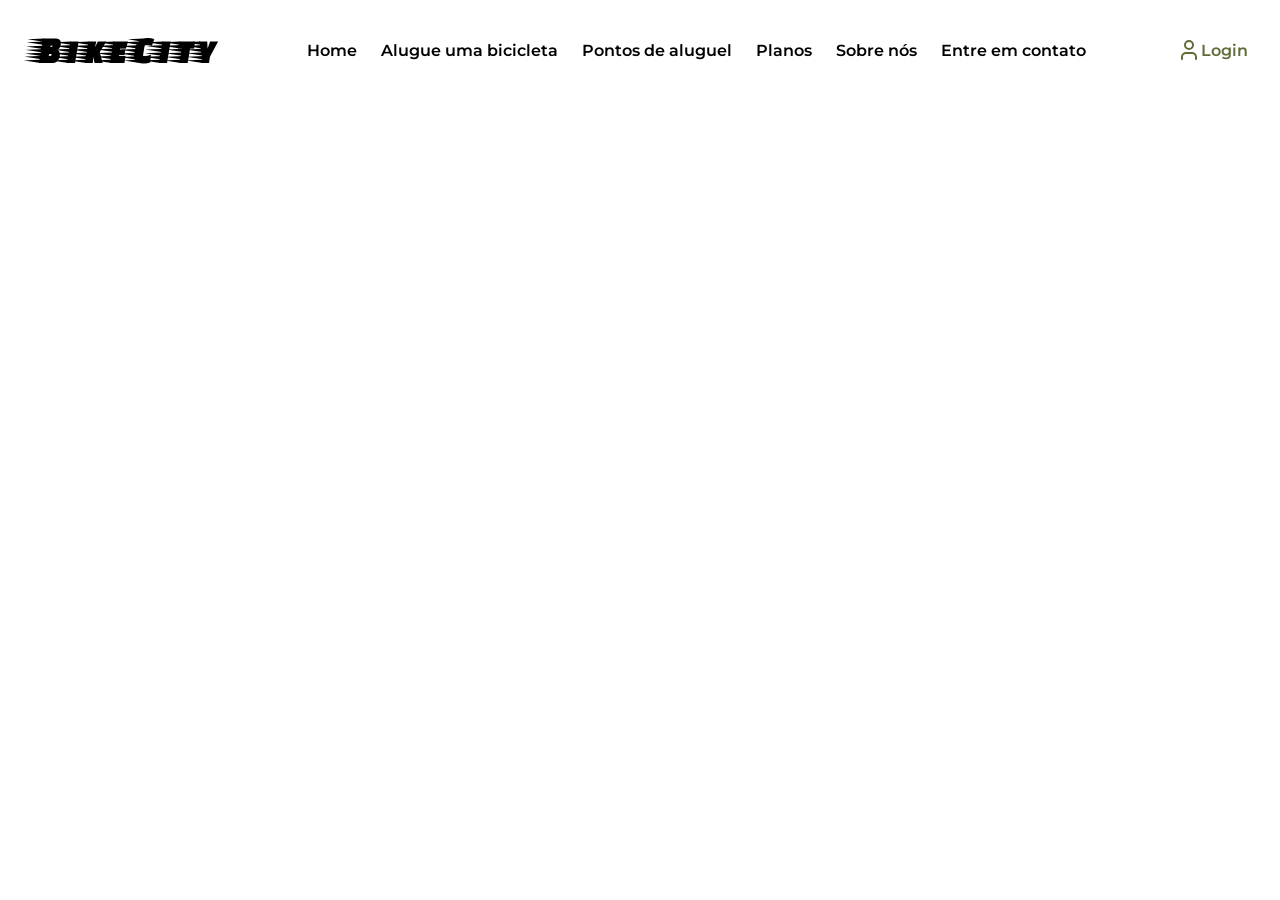
==== index.html @ b6fe196f "pag pontos de aluguel montada" ====
<!DOCTYPE html>
<html lang="en">

<head>
    <meta charset="UTF-8">
    <meta name="viewport" content="width=device-width, initial-scale=1.0">
    <title>BikeCity</title>
    <link rel="preconnect" href="https://fonts.googleapis.com">
    <link rel="preconnect" href="https://fonts.gstatic.com" crossorigin>
    <link
        href="https://fonts.googleapis.com/css2?family=Faster+One&family=Montserrat:ital,wght@0,100..900;1,100..900&display=swap"
        rel="stylesheet">
    <link rel="stylesheet" href="/css/style.css">
</head>

<body>
    <header class="header">
        <span class="logo">BikeCity</span>

        <nav class="nav-bar">
            <ul>
                <li><a href="#">Home</a></li>
                <li><a href="#">Alugue uma bicicleta</a></li>
                <li><a href="/pages/pontos-aluguel.html">Pontos de aluguel</a></li>
                <li><a href="#">Planos</a></li>
                <li><a href="#">Sobre nós</a></li>
                <li><a href="#">Entre em contato</a></li>
            </ul>
        </nav>

        <div onclick="abrirModal()" class="login-container">
            <svg xmlns="http://www.w3.org/2000/svg" width="24" height="24" viewBox="0 0 24 24" fill="none"
                stroke="currentColor" stroke-width="2" stroke-linecap="round" stroke-linejoin="round"
                class="lucide lucide-user preview-icon">
                <path d="M19 21v-2a4 4 0 0 0-4-4H9a4 4 0 0 0-4 4v2" />
                <circle cx="12" cy="7" r="4" />
            </svg>
            <span>Login</span>
        </div>
    </header>

    <div class="modal-overlay"
         id="modalLogin"
         aria-hidden="true"
         onclick="fecharAoClicarFora(event)">

        <section class="modal"
                 role="dialog"
                 aria-modal="true"
                 aria-labelledby="tituloModal">

            <button type="button"
                    class="fechar-modal"
                    onclick="fecharModal()"
                    aria-label="Fechar modal">
                &times;
            </button>

            <div class="modal-cabecalho">
                <span class="logo logo-modal">BikeCity</span>

                <h2 id="tituloModal">Bem-vindo de volta!</h2>

                <p>Entre na sua conta para continuar.</p>
            </div>

            <form id="formLogin">

                <div class="campo">
                    <label for="email">E-mail</label>

                    <input type="email"
                           id="email"
                           name="email"
                           placeholder="seuemail@exemplo.com"
                           autocomplete="email"
                           required>
                </div>


                <div class="campo">
                    <label for="senha">Senha</label>

                    <div class="senha-container">
                        <input type="password"
                               id="senha"
                               name="senha"
                               placeholder="Digite sua senha"
                               autocomplete="current-password"
                               required>

                        <button type="button"
                                class="mostrar-senha"
                                onclick="alternarSenha()"
                                aria-label="Mostrar senha">
                            Mostrar
                        </button>
                    </div>
                </div>

                <div class="opcoes-login">
                    <label class="lembrar-login">
                        <input type="checkbox" name="lembrar">
                        <span>Lembrar de mim</span>
                    </label>

                    <a href="#" class="link-destaque">
                        Esqueci minha senha
                    </a>
                </div>


                <button type="submit" class="botao-entrar">
                    Entrar
                </button>

            </form>

            <p class="texto-cadastro">
                Ainda não tem uma conta?
                <a href="/pages/cadastro.html" class="link-destaque">
                    Cadastre-se
                </a>
            </p>

            <p id="mensagemLogin" class="mensagem-login" aria-live="polite"></p>

        </section>
    </div>

</body>
<script src="/js/script.js"></script>
</html>
---- css/style.css ----
:root {
    --cor-primaria: #606C38;
    --cor-secundaria: #283618;
    --cor-alternativa3: #FEFAE0;
    --cor-alternativa: #DDA15E;
    --cor-alternativa2: #BC6C25;
    --cor-bg: #FFFFFF;
    --fonte-principal: "Montserrat", sans-serif;
    --fonte-logo: "Faster One", system-ui;
}

* {
    font-family: var(--fonte-principal);
}

body {
    padding: 0;
    margin: 0;
}

.header {
    padding: 20px 32px;
    min-height: 100px;
    display: flex;
    align-items: center;
    justify-content: space-between;
    box-sizing: border-box;
    background-color: var(--cor-bg);
}

.logo {
    font-family: var(--fonte-logo);
    font-size: 36px;
    font-weight: 700;
    line-height: 1;
    flex-shrink: 0;
}

.nav-bar {
    display: flex;
    align-items: center;
}

.nav-bar ul {
    font-weight: 600;
    padding: 0;
    margin: 0;
    display: flex;
    align-items: center;
    justify-content: center;
    gap: 24px;
    list-style: none;
}

.nav-bar a {
    text-decoration: none;
    color: inherit;
    position: relative;
    padding-bottom: 6px;
}

.nav-bar a::after {
    content: "";
    position: absolute;
    left: 0;
    bottom: 0;
    width: 100%;
    height: 4px;
    background-color: var(--cor-primaria);
    transform: scaleX(0);
    transform-origin: center;
    transition: transform 0.3s ease;
}

.nav-bar a:hover::after {
    transform: scaleX(1);
}

.login-container {
    display: flex;
    align-items: center;
    justify-content: center;
    font-weight: 600;
    color: var(--cor-primaria);
    cursor: pointer;
    flex-shrink: 0;
}

.modal-overlay {
    display: none;
}

.modal {
    margin:0 auto;
    position: relative;

    width: 100%;
    max-width: 430px;
    max-height: 90vh;
    overflow-y: auto;

    padding: 40px;
    border-radius: 16px;

    background-color: var(--cor-bg);
    box-shadow: 0 16px 50px rgba(40, 54, 24, 0.18);

    animation: aparecer 0.25s ease;
}

@keyframes aparecer {
    from {
        opacity: 0;
        transform: translateY(12px);
    }

    to {
        opacity: 1;
        transform: translateY(0);
    }
}

.fechar-modal {
    position: absolute;
    top: 14px;
    right: 18px;

    border: none;
    background: transparent;

    font-size: 30px;
    font-weight: 400;
    line-height: 1;

    color: var(--cor-secundaria);
    cursor: pointer;

    transition: color 0.2s ease;
}

.fechar-modal:hover {
    color: var(--cor-alternativa2);
}

.modal-cabecalho {
    text-align: center;
    margin-bottom: 30px;
}

.logo-modal {
    display: inline-block;
    margin-bottom: 20px;
    font-size: 30px;
}

.modal-cabecalho h2 {
    margin: 0 0 8px;
    font-size: 22px;
    font-weight: 700;
    color: var(--cor-secundaria);
}

.modal-cabecalho p {
    margin: 0;
    font-size: 14px;
    line-height: 1.6;
    color: #777777;
}

.campo {
    margin-bottom: 20px;
}

.campo label {
    display: block;
    margin-bottom: 8px;

    font-size: 13px;
    font-weight: 600;
    color: var(--cor-secundaria);
}

.campo input {
    width: 100%;
    height: 46px;

    padding: 0 14px;
    border: 1px solid #D8D8D0;
    border-radius: 8px;
    outline: none;

    background-color: var(--cor-bg);
    color: var(--cor-secundaria);
    font-size: 14px;

    transition: border-color 0.2s ease,
                box-shadow 0.2s ease;
}

.campo input::placeholder {
    color: #A0A097;
}

.campo input:focus {
    border-color: var(--cor-primaria);
    box-shadow: 0 0 0 3px rgba(96, 108, 56, 0.12);
}

.senha-container {
    position: relative;
}

.mostrar-senha {
    position: absolute;
    top: 50%;
    right: 12px;
    transform: translateY(-50%);

    border: none;
    background: transparent;

    color: var(--cor-primaria);
    font-size: 12px;
    font-weight: 600;
    cursor: pointer;
}

.opcoes-login {
    display: flex;
    align-items: center;
    justify-content: space-between;
    gap: 10px;

    margin: 4px 0 24px;
    font-size: 12px;
}

.lembrar-login {
    display: flex;
    align-items: center;
    gap: 6px;
    cursor: pointer;
}

.lembrar-login input {
    accent-color: var(--cor-primaria);
}

.link-destaque {
    color: var(--cor-alternativa2);
    font-weight: 600;
    text-decoration: none;
}

.link-destaque:hover {
    text-decoration: underline;
}

.botao-entrar,
.botao-cadastro {
    width: 100%;
    min-height: 46px;

    border-radius: 8px;
    font-size: 14px;
    font-weight: 600;

    cursor: pointer;
    transition: background-color 0.2s ease,
                border-color 0.2s ease,
                transform 0.2s ease;
}

.botao-entrar {
    border: 1px solid var(--cor-primaria);
    background-color: var(--cor-primaria);
    color: var(--cor-bg);
}

.botao-entrar:hover {
    background-color: var(--cor-secundaria);
    border-color: var(--cor-secundaria);
}

.botao-entrar:active {
    transform: scale(0.98);
}

.texto-cadastro {
    margin: 24px 0 0;
    text-align: center;
    font-size: 12px;
    line-height: 1.7;
    color: #777777;
}

button:focus-visible,
a:focus-visible,
.login-container:focus-visible {
    outline: 2px solid var(--cor-alternativa2);
    outline-offset: 3px;
}

@media (max-width: 1100px) {
    .header {
        flex-wrap: wrap;
    }

    .nav-bar {
        order: 3;
        width: 100%;
        overflow-x: auto;
    }

    .nav-bar ul {
        justify-content: flex-start;
        padding: 8px 0;
    }
}

@media (max-width: 480px) {
    .header {
        padding: 16px 20px;
    }

    .logo {
        font-size: 28px;
    }

    .modal {
        padding: 34px 24px;
    }

    .modal-cabecalho h2 {
        font-size: 19px;
    }

    .opcoes-login {
        align-items: flex-start;
        flex-wrap: wrap;
    }
}

@media (prefers-reduced-motion: reduce) {
    *,
    *::before,
    *::after {
        animation-duration: 0.01ms !important;
        transition-duration: 0.01ms !important;
    }
}

.mensagem-login {
    margin-top: 12px;
    font-size: 12px;
    color: var(--cor-alternativa2);
}


.titulo-aluguel{
    text-align: center;
    color:  var(--cor-primaria);
}


.fotos-bike {
    display: flex;
    flex-wrap: wrap;            
    justify-content: center;     
    gap: 30px;                   
    max-width: 800px;            
    margin: 0 auto;              
    padding: 20px;
}


.fotos-bike figure {
    flex: 0 1 45%;               
    text-align: center;
    margin: 0;
    display: flex;
    flex-direction: column;
    align-items: center;
}


.fotos-bike figure:nth-child(5) {
    flex: 0 1 45%;
    display: flex;
    flex-direction: column;
    align-items:center;               
    
}

.fotos-bike img {
    width: 95%;
    height: 190;
    border-radius: 8px;
}

.footer{
    width: 100%;                  
    max-width: 1920px;            
    margin-top: 40px;             
    padding: 60px 20px;           
    background-color:#DDA15E;      
    color: #fff;                  
    text-align: center;           

}
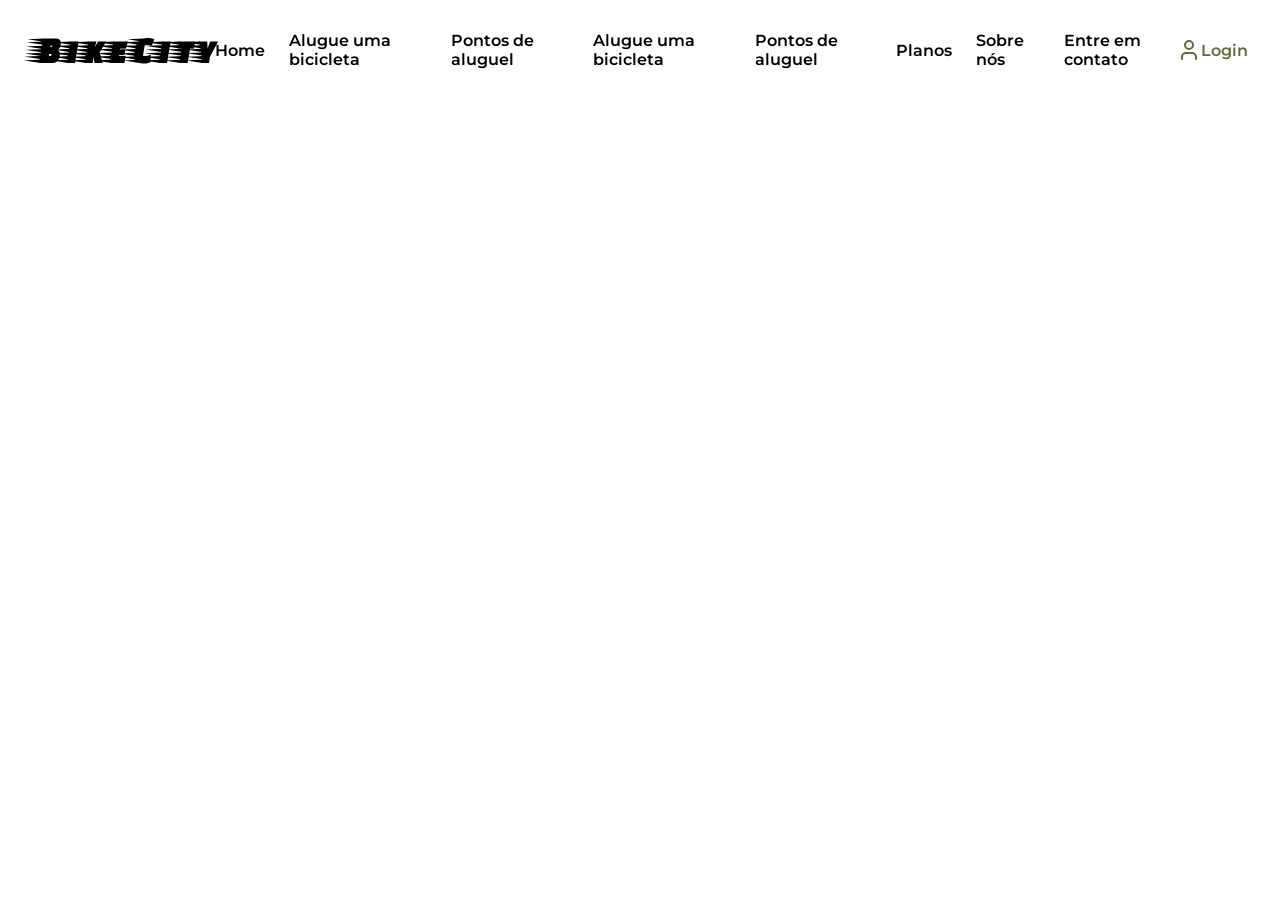
==== commit 00422688: "Merge branch 'main' into Pontos_Aluguel_sem_Leaflet" ====
--- a/index.html
+++ b/index.html
@@ -22,6 +22,8 @@
                 <li><a href="#">Home</a></li>
                 <li><a href="#">Alugue uma bicicleta</a></li>
                 <li><a href="/pages/pontos-aluguel.html">Pontos de aluguel</a></li>
+                <li><a href="/pages/aluguel-bicicletas.html">Alugue uma bicicleta</a></li>
+                <li><a href="#">Pontos de aluguel</a></li>
                 <li><a href="#">Planos</a></li>
                 <li><a href="#">Sobre nós</a></li>
                 <li><a href="#">Entre em contato</a></li>
--- a/css/style.css
+++ b/css/style.css
@@ -34,6 +34,7 @@
     font-weight: 700;
     line-height: 1;
     flex-shrink: 0;
+    color: black
 }
 
 .nav-bar {
@@ -88,7 +89,15 @@
 
 .modal-overlay {
     display: none;
-}
+    position: fixed;
+    inset: 0;
+    z-index: 1000;
+    align-items: center;
+    justify-content: center;
+    padding: 16px;
+    box-sizing: border-box;
+    background-color: rgba(40, 54, 24, 0.55);
+} /*Mudança realizada porque o modal aparecia embaixo da tela de pontos de aluguel de bicicletas*/
 
 .modal {
     margin:0 auto;
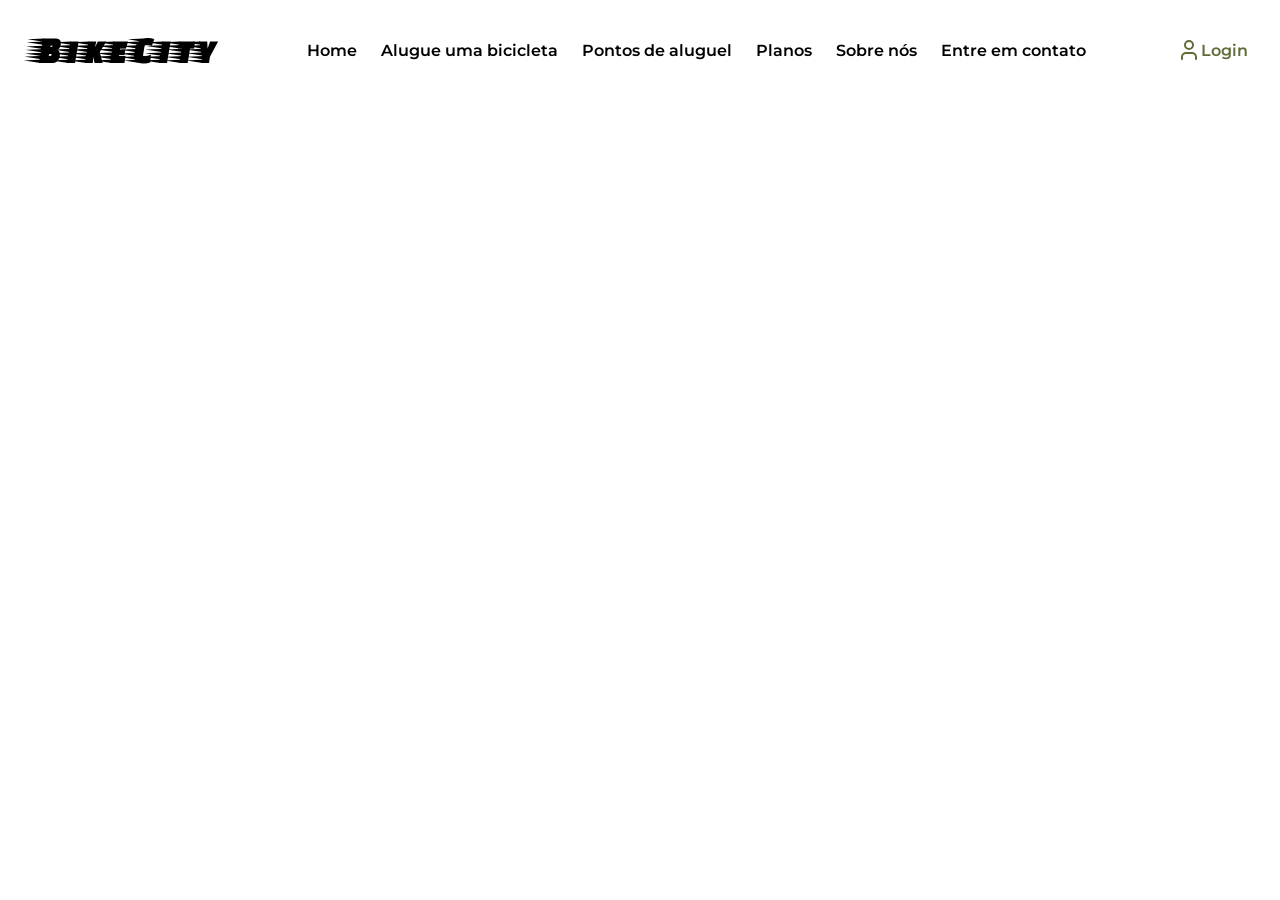
==== commit 9fed34c5: "Arrumando a nav da home" ====
--- a/index.html
+++ b/index.html
@@ -20,10 +20,8 @@
         <nav class="nav-bar">
             <ul>
                 <li><a href="#">Home</a></li>
-                <li><a href="#">Alugue uma bicicleta</a></li>
+                <li><a href="/pages/aluguel-bicicletas.html">Alugue uma bicicleta</a></li>
                 <li><a href="/pages/pontos-aluguel.html">Pontos de aluguel</a></li>
-                <li><a href="/pages/aluguel-bicicletas.html">Alugue uma bicicleta</a></li>
-                <li><a href="#">Pontos de aluguel</a></li>
                 <li><a href="#">Planos</a></li>
                 <li><a href="#">Sobre nós</a></li>
                 <li><a href="#">Entre em contato</a></li>
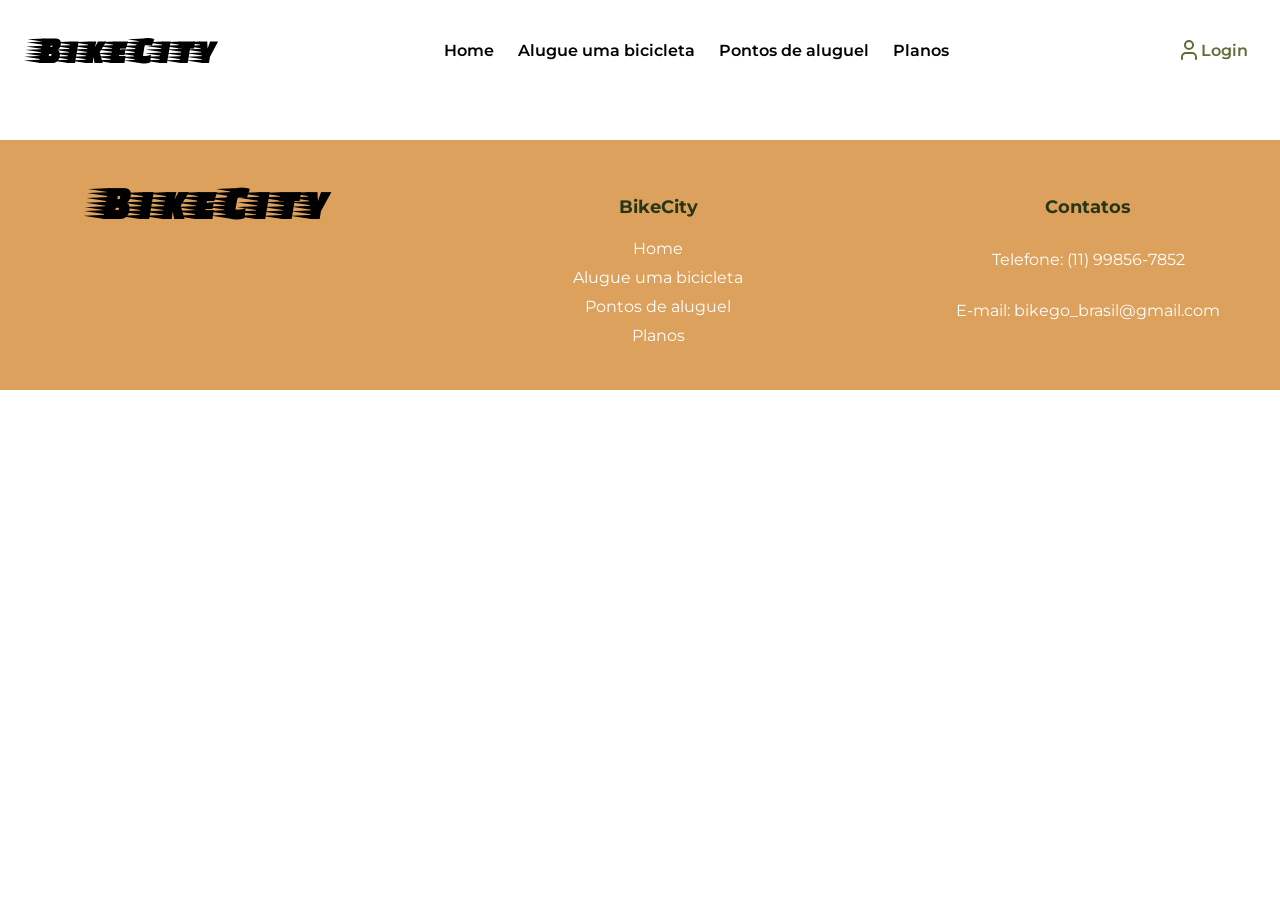
==== commit 0e623497: "Rodapés e links das páginas" ====
--- a/index.html
+++ b/index.html
@@ -19,12 +19,10 @@
 
         <nav class="nav-bar">
             <ul>
-                <li><a href="#">Home</a></li>
+                <li><a href="index.html">Home</a></li>
                 <li><a href="/pages/aluguel-bicicletas.html">Alugue uma bicicleta</a></li>
                 <li><a href="/pages/pontos-aluguel.html">Pontos de aluguel</a></li>
-                <li><a href="#">Planos</a></li>
-                <li><a href="#">Sobre nós</a></li>
-                <li><a href="#">Entre em contato</a></li>
+                <li><a href="/pages/planos.html">Planos</a></li>
             </ul>
         </nav>
 
@@ -128,6 +126,25 @@
         </section>
     </div>
 
+     <footer class="footer">
+        <div class="footer-esquerda">
+             <span class="logo logo-footer">BikeCity</span>
+        </div>
+        
+        <div class="footer-meio">
+            <p><strong>BikeCity</strong></p>
+            <a href="/index.html">Home</a>
+            <a href="/pages/aluguel-bicicletas.html">Alugue uma bicicleta</a>
+            <a href="/pages/pontos-aluguel.html">Pontos de aluguel</a>
+            <a href="/pages/planos.html">Planos</a>
+        </div>
+
+        <div class="footer-direita">
+            <p><strong>Contatos</strong></p>
+            <p>Telefone: (11) 99856-7852</p>
+            <p>E-mail: bikego_brasil@gmail.com</p>
+        </div>
+</footer>
 </body>
 <script src="/js/script.js"></script>
 </html>
--- a/css/style.css
+++ b/css/style.css
@@ -407,15 +407,71 @@
     border-radius: 8px;
 }
 
-.footer{
+
+
+.footer {
     width: 100%;                  
-    max-width: 1920px;            
     margin-top: 40px;             
-    padding: 60px 20px;           
-    background-color:#DDA15E;      
+    padding: 40px 60px;           
+    background-color: #DDA15E;      
     color: #fff;                  
-    text-align: center;           
-
-}
-
-
+    box-sizing: border-box;       
+    
+    display: flex;                
+    justify-content: space-between; 
+    align-items: flex-start;      
+}
+
+.footer-esquerda {
+    display: flex;
+    justify-content: center;
+    align-items: center;
+    text-align: center;
+    max-width: 300px;
+    width: 100%;
+}
+
+.logo-footer{
+    font-size: 46px;
+    color: #000;
+}
+
+.footer-meio {
+    display: flex;
+    flex-direction: column;       
+    align-items: center;
+    text-align: center;
+}
+
+
+.footer-meio,
+.footer-direita{
+    display: flex;
+    flex-direction: column;
+    align-items: center;
+    text-align: center;
+}
+
+
+.footer-meio p strong,
+.footer-direita p strong {
+    color: var(--cor-secundaria); 
+    font-size: 18px;
+    margin-bottom: 10px;
+}
+
+.footer-meio a {
+    color: #fff;
+    text-decoration: none;        
+    margin: 5px 0;                
+    transition: opacity 0.2s;
+}
+
+.footer-meio a:hover {
+    opacity: 0.8;                 
+}
+
+.footer-direita {
+    text-align: right;            
+}
+
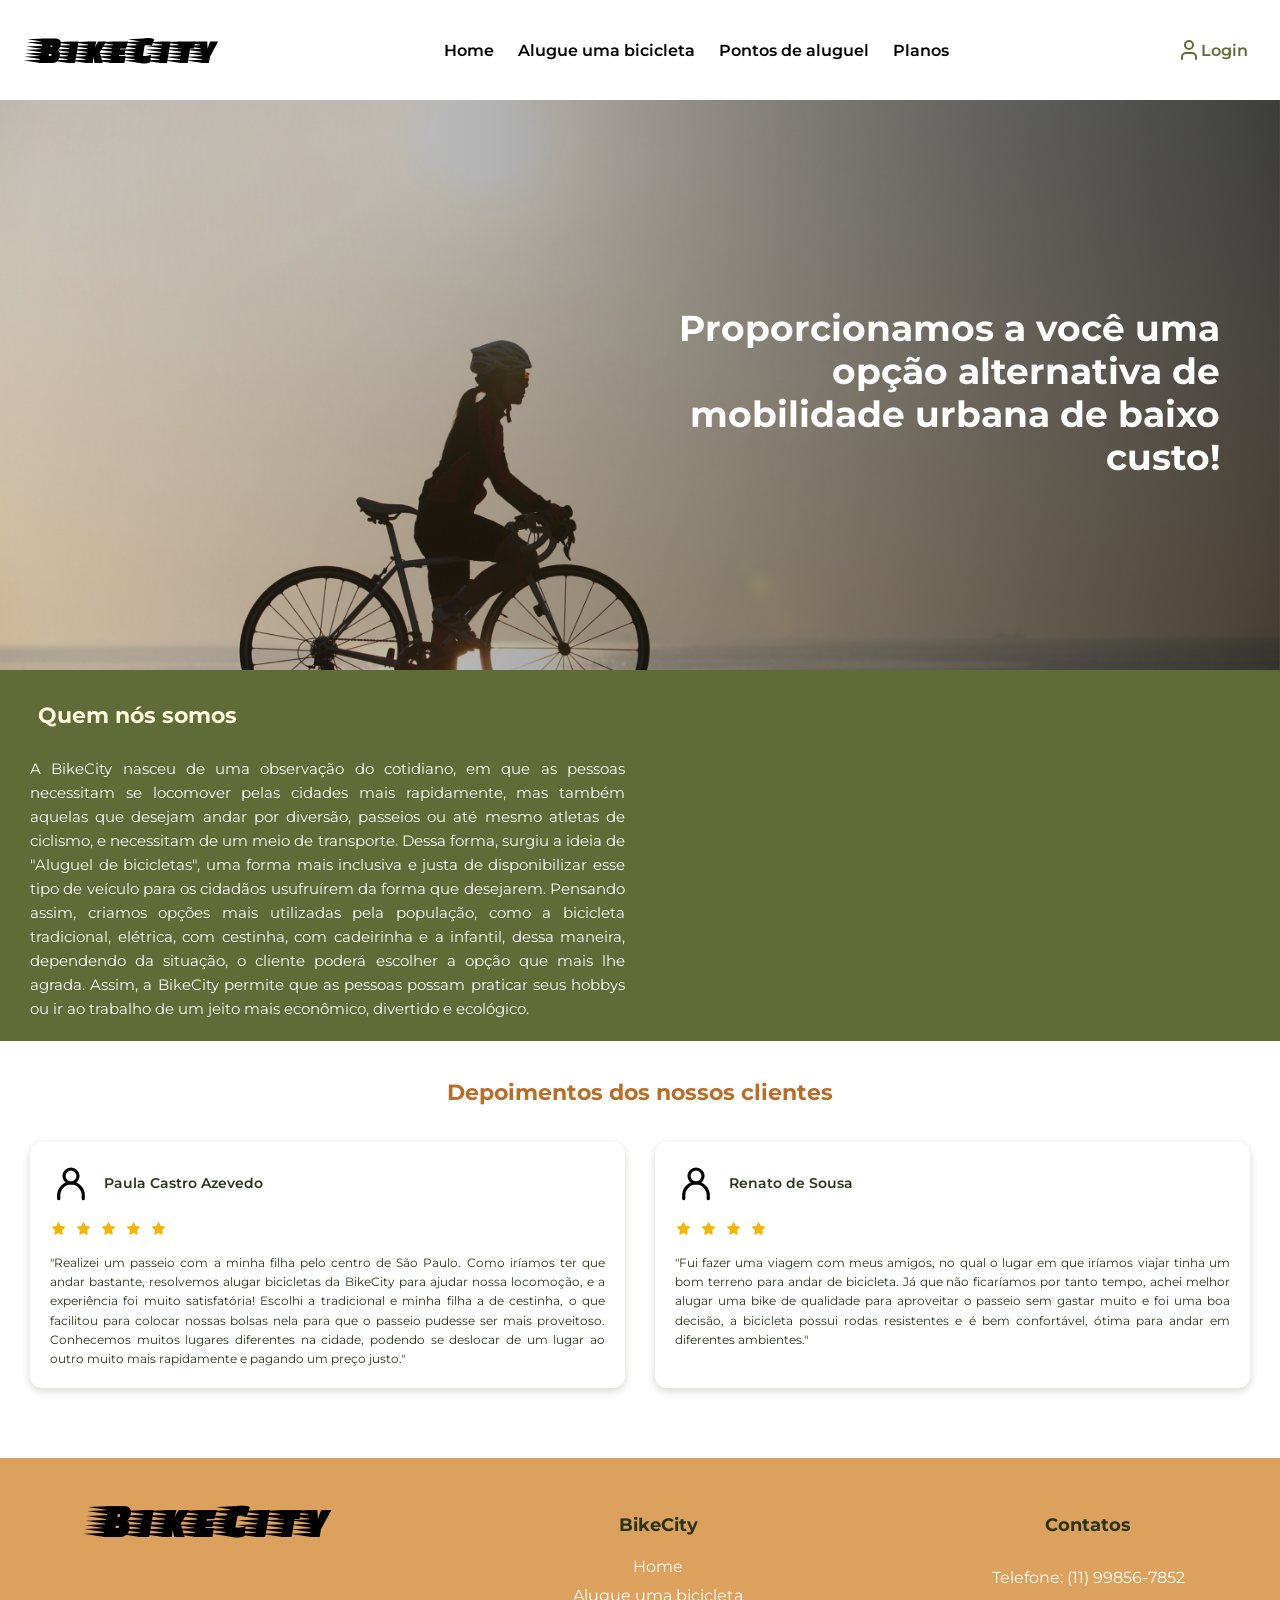
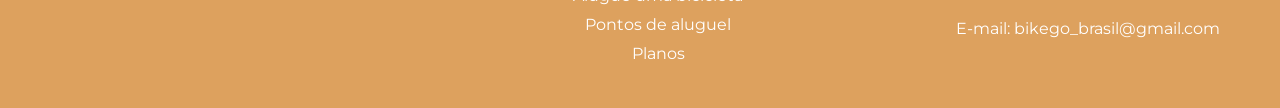
==== commit 319a24d1: "Home page concluida" ====
--- a/index.html
+++ b/index.html
@@ -25,7 +25,6 @@
                 <li><a href="/pages/planos.html">Planos</a></li>
             </ul>
         </nav>
-
         <div onclick="abrirModal()" class="login-container">
             <svg xmlns="http://www.w3.org/2000/svg" width="24" height="24" viewBox="0 0 24 24" fill="none"
                 stroke="currentColor" stroke-width="2" stroke-linecap="round" stroke-linejoin="round"
@@ -37,20 +36,279 @@
         </div>
     </header>
 
-    <div class="modal-overlay"
-         id="modalLogin"
-         aria-hidden="true"
-         onclick="fecharAoClicarFora(event)">
-
-        <section class="modal"
-                 role="dialog"
-                 aria-modal="true"
-                 aria-labelledby="tituloModal">
-
-            <button type="button"
-                    class="fechar-modal"
-                    onclick="fecharModal()"
-                    aria-label="Fechar modal">
+    <section class="hero">
+    <div class="hero-conteudo">
+        <p>
+            Proporcionamos a você uma opção alternativa de mobilidade urbana de baixo custo!
+        </p>
+    </div>
+</section>
+
+    <section class="sobre-nos">
+        <h1 class="section-title">Quem nós somos</h1>
+
+        <div class="sobre-nos-conteudo">
+            <p class="sobre-nos-texto">
+                A BikeCity nasceu de uma observação do cotidiano, em que as pessoas necessitam se locomover pelas
+                cidades mais rapidamente, mas também aquelas que desejam andar por diversão, passeios ou até mesmo
+                atletas de ciclismo, e necessitam de um meio de transporte. Dessa forma, surgiu a ideia de "Aluguel de
+                bicicletas", uma forma mais inclusiva e justa de disponibilizar esse tipo de veículo para os cidadãos
+                usufruírem da forma que desejarem. Pensando assim, criamos opções mais utilizadas pela população, como a
+                bicicleta tradicional, elétrica, com cestinha, com cadeirinha e a infantil, dessa maneira, dependendo da
+                situação, o cliente poderá escolher a opção que mais lhe agrada. Assim, a BikeCity permite que as
+                pessoas possam praticar seus hobbys ou ir ao trabalho de um jeito mais econômico, divertido e ecológico.
+            </p>
+
+            <div class="sobre-nos-imagem">
+                <div class="sobre-nos-imagem">
+                    <video src="/images/home_page/Video_HomePage.mp4" class="sobre-nos-video" autoplay loop muted
+                        playsinline>
+                    </video>
+                </div>
+            </div>
+        </div>
+    </section>
+
+    <section class="depoimentos">
+        <h2 class="section-title">Depoimentos dos nossos clientes</h2>
+
+        <div class="depoimentos-lista">
+
+            <article class="depoimento-card">
+                <div class="depoimento-cliente">
+                    <div class="cliente-foto" aria-label="Usuário">
+                        <svg xmlns="http://www.w3.org/2000/svg" viewBox="0 0 24 24" class="icone-usuario" fill="none"
+                            stroke="currentColor" stroke-width="1.8" stroke-linecap="round" stroke-linejoin="round"
+                            aria-hidden="true">
+                            <circle cx="12" cy="8" r="4" />
+                            <path d="M5 21v-2a7 7 0 0 1 14 0v2" />
+                        </svg>
+                    </div>
+
+                    <h3 class="cliente-nome">
+                        Paula Castro Azevedo
+                    </h3>
+                </div>
+
+                <div class="cliente-avaliacao">
+                    <svg viewBox="0 0 24 24" class="estrela">
+                                <path d="M12 2.8
+                 C12.3 2.8 12.5 3 12.7 3.4
+                 L15.1 8.3
+                 L20.5 9.1
+                 C21.4 9.2 21.6 10 20.9 10.7
+                 L17 14.5
+                 L17.9 19.9
+                 C18.1 20.8 17.3 21.2 16.6 20.8
+                 L12 18.2
+                 L7.4 20.8
+                 C6.7 21.2 5.9 20.8 6.1 19.9
+                 L7 14.5
+                 L3.1 10.7
+                 C2.4 10 2.6 9.2 3.5 9.1
+                 L8.9 8.3
+                 L11.3 3.4
+                 C11.5 3 11.7 2.8 12 2.8 Z" />
+                            </svg>
+            <svg viewBox="0 0 24 24" class="estrela">
+                                <path d="M12 2.8
+                 C12.3 2.8 12.5 3 12.7 3.4
+                 L15.1 8.3
+                 L20.5 9.1
+                 C21.4 9.2 21.6 10 20.9 10.7
+                 L17 14.5
+                 L17.9 19.9
+                 C18.1 20.8 17.3 21.2 16.6 20.8
+                 L12 18.2
+                 L7.4 20.8
+                 C6.7 21.2 5.9 20.8 6.1 19.9
+                 L7 14.5
+                 L3.1 10.7
+                 C2.4 10 2.6 9.2 3.5 9.1
+                 L8.9 8.3
+                 L11.3 3.4
+                 C11.5 3 11.7 2.8 12 2.8 Z" />
+                            </svg>
+                <svg viewBox="0 0 24 24" class="estrela">
+                                <path d="M12 2.8
+                 C12.3 2.8 12.5 3 12.7 3.4
+                 L15.1 8.3
+                 L20.5 9.1
+                 C21.4 9.2 21.6 10 20.9 10.7
+                 L17 14.5
+                 L17.9 19.9
+                 C18.1 20.8 17.3 21.2 16.6 20.8
+                 L12 18.2
+                 L7.4 20.8
+                 C6.7 21.2 5.9 20.8 6.1 19.9
+                 L7 14.5
+                 L3.1 10.7
+                 C2.4 10 2.6 9.2 3.5 9.1
+                 L8.9 8.3
+                 L11.3 3.4
+                 C11.5 3 11.7 2.8 12 2.8 Z" />
+                            </svg>
+                <svg viewBox="0 0 24 24" class="estrela">
+                                <path d="M12 2.8
+                 C12.3 2.8 12.5 3 12.7 3.4
+                 L15.1 8.3
+                 L20.5 9.1
+                 C21.4 9.2 21.6 10 20.9 10.7
+                 L17 14.5
+                 L17.9 19.9
+                 C18.1 20.8 17.3 21.2 16.6 20.8
+                 L12 18.2
+                 L7.4 20.8
+                 C6.7 21.2 5.9 20.8 6.1 19.9
+                 L7 14.5
+                 L3.1 10.7
+                 C2.4 10 2.6 9.2 3.5 9.1
+                 L8.9 8.3
+                 L11.3 3.4
+                 C11.5 3 11.7 2.8 12 2.8 Z" />
+                            </svg>
+                <svg viewBox="0 0 24 24" class="estrela">
+                                <path d="M12 2.8
+                 C12.3 2.8 12.5 3 12.7 3.4
+                 L15.1 8.3
+                 L20.5 9.1
+                 C21.4 9.2 21.6 10 20.9 10.7
+                 L17 14.5
+                 L17.9 19.9
+                 C18.1 20.8 17.3 21.2 16.6 20.8
+                 L12 18.2
+                 L7.4 20.8
+                 C6.7 21.2 5.9 20.8 6.1 19.9
+                 L7 14.5
+                 L3.1 10.7
+                 C2.4 10 2.6 9.2 3.5 9.1
+                 L8.9 8.3
+                 L11.3 3.4
+                 C11.5 3 11.7 2.8 12 2.8 Z" />
+                            </svg>
+                </div>
+
+                <p class="depoimento-texto">
+                    "Realizei um passeio com a minha filha pelo centro de São Paulo. Como iríamos ter que andar
+                    bastante, resolvemos alugar bicicletas da BikeCity para ajudar nossa locomoção, e a experiência foi
+                    muito satisfatória! Escolhi a tradicional e minha filha a de cestinha, o que facilitou para colocar
+                    nossas bolsas nela para que o passeio pudesse ser mais proveitoso. Conhecemos muitos lugares
+                    diferentes na cidade, podendo se deslocar de um lugar ao outro muito mais rapidamente e pagando um
+                    preço justo."
+                </p>
+            </article>
+
+            <article class="depoimento-card">
+                <div class="depoimento-cliente">
+                    <div class="cliente-foto" aria-label="Usuário">
+                        <svg xmlns="http://www.w3.org/2000/svg" viewBox="0 0 24 24" class="icone-usuario" fill="none"
+                            stroke="currentColor" stroke-width="1.8" stroke-linecap="round" stroke-linejoin="round"
+                            aria-hidden="true">
+                            <circle cx="12" cy="8" r="4" />
+                            <path d="M5 21v-2a7 7 0 0 1 14 0v2" />
+                        </svg>
+                    </div>
+
+                    <h3 class="cliente-nome">
+                        Renato de Sousa
+                    </h3>
+                </div>
+
+                <div class="cliente-avaliacao">
+                    <svg viewBox="0 0 24 24" class="estrela">
+                                <path d="M12 2.8
+                 C12.3 2.8 12.5 3 12.7 3.4
+                 L15.1 8.3
+                 L20.5 9.1
+                 C21.4 9.2 21.6 10 20.9 10.7
+                 L17 14.5
+                 L17.9 19.9
+                 C18.1 20.8 17.3 21.2 16.6 20.8
+                 L12 18.2
+                 L7.4 20.8
+                 C6.7 21.2 5.9 20.8 6.1 19.9
+                 L7 14.5
+                 L3.1 10.7
+                 C2.4 10 2.6 9.2 3.5 9.1
+                 L8.9 8.3
+                 L11.3 3.4
+                 C11.5 3 11.7 2.8 12 2.8 Z" />
+                            </svg>
+                <svg viewBox="0 0 24 24" class="estrela">
+                                <path d="M12 2.8
+                 C12.3 2.8 12.5 3 12.7 3.4
+                 L15.1 8.3
+                 L20.5 9.1
+                 C21.4 9.2 21.6 10 20.9 10.7
+                 L17 14.5
+                 L17.9 19.9
+                 C18.1 20.8 17.3 21.2 16.6 20.8
+                 L12 18.2
+                 L7.4 20.8
+                 C6.7 21.2 5.9 20.8 6.1 19.9
+                 L7 14.5
+                 L3.1 10.7
+                 C2.4 10 2.6 9.2 3.5 9.1
+                 L8.9 8.3
+                 L11.3 3.4
+                 C11.5 3 11.7 2.8 12 2.8 Z" />
+                            </svg>
+                <svg viewBox="0 0 24 24" class="estrela">
+                                <path d="M12 2.8
+                 C12.3 2.8 12.5 3 12.7 3.4
+                 L15.1 8.3
+                 L20.5 9.1
+                 C21.4 9.2 21.6 10 20.9 10.7
+                 L17 14.5
+                 L17.9 19.9
+                 C18.1 20.8 17.3 21.2 16.6 20.8
+                 L12 18.2
+                 L7.4 20.8
+                 C6.7 21.2 5.9 20.8 6.1 19.9
+                 L7 14.5
+                 L3.1 10.7
+                 C2.4 10 2.6 9.2 3.5 9.1
+                 L8.9 8.3
+                 L11.3 3.4
+                 C11.5 3 11.7 2.8 12 2.8 Z" />
+                            </svg>
+                <svg viewBox="0 0 24 24" class="estrela">
+                                <path d="M12 2.8
+                 C12.3 2.8 12.5 3 12.7 3.4
+                 L15.1 8.3
+                 L20.5 9.1
+                 C21.4 9.2 21.6 10 20.9 10.7
+                 L17 14.5
+                 L17.9 19.9
+                 C18.1 20.8 17.3 21.2 16.6 20.8
+                 L12 18.2
+                 L7.4 20.8
+                 C6.7 21.2 5.9 20.8 6.1 19.9
+                 L7 14.5
+                 L3.1 10.7
+                 C2.4 10 2.6 9.2 3.5 9.1
+                 L8.9 8.3
+                 L11.3 3.4
+                 C11.5 3 11.7 2.8 12 2.8 Z" />
+                            </svg>
+                </div>
+
+                <p class="depoimento-texto">
+                    "Fui fazer uma viagem com meus amigos, no qual o lugar em que iríamos viajar tinha um bom terreno
+                    para andar de bicicleta. Já que não ficaríamos por tanto tempo, achei melhor alugar uma bike de
+                    qualidade para aproveitar o passeio sem gastar muito e foi uma boa decisão, a bicicleta possui rodas
+                    resistentes e é bem confortável, ótima para andar em diferentes ambientes."
+                </p>
+            </article>
+
+        </div>
+    </section>
+
+    <div class="modal-overlay" id="modalLogin" aria-hidden="true" onclick="fecharAoClicarFora(event)">
+
+        <section class="modal" role="dialog" aria-modal="true" aria-labelledby="tituloModal">
+
+            <button type="button" class="fechar-modal" onclick="fecharModal()" aria-label="Fechar modal">
                 &times;
             </button>
 
@@ -67,12 +325,8 @@
                 <div class="campo">
                     <label for="email">E-mail</label>
 
-                    <input type="email"
-                           id="email"
-                           name="email"
-                           placeholder="seuemail@exemplo.com"
-                           autocomplete="email"
-                           required>
+                    <input type="email" id="email" name="email" placeholder="seuemail@exemplo.com" autocomplete="email"
+                        required>
                 </div>
 
 
@@ -80,17 +334,11 @@
                     <label for="senha">Senha</label>
 
                     <div class="senha-container">
-                        <input type="password"
-                               id="senha"
-                               name="senha"
-                               placeholder="Digite sua senha"
-                               autocomplete="current-password"
-                               required>
-
-                        <button type="button"
-                                class="mostrar-senha"
-                                onclick="alternarSenha()"
-                                aria-label="Mostrar senha">
+                        <input type="password" id="senha" name="senha" placeholder="Digite sua senha"
+                            autocomplete="current-password" required>
+
+                        <button type="button" class="mostrar-senha" onclick="alternarSenha()"
+                            aria-label="Mostrar senha">
                             Mostrar
                         </button>
                     </div>
@@ -126,11 +374,11 @@
         </section>
     </div>
 
-     <footer class="footer">
+    <footer class="footer">
         <div class="footer-esquerda">
-             <span class="logo logo-footer">BikeCity</span>
-        </div>
-        
+            <span class="logo logo-footer">BikeCity</span>
+        </div>
+
         <div class="footer-meio">
             <p><strong>BikeCity</strong></p>
             <a href="/index.html">Home</a>
@@ -144,7 +392,8 @@
             <p>Telefone: (11) 99856-7852</p>
             <p>E-mail: bikego_brasil@gmail.com</p>
         </div>
-</footer>
+    </footer>
 </body>
 <script src="/js/script.js"></script>
+
 </html>
--- a/css/style.css
+++ b/css/style.css
@@ -365,6 +365,203 @@
     color: var(--cor-alternativa2);
 }
 
+.hero {
+    position: relative;
+    display: flex;
+    align-items: center;
+    justify-content: flex-end;
+
+    min-height: 450px;
+    padding: 60px;
+
+    background-image:
+        linear-gradient(
+            to left,
+            rgba(0, 0, 0, 0.65),
+            rgba(0, 0, 0, 0.05)
+        ),
+        url("/images/home_page/Imagem_HomePage.jpg");
+
+    background-size: cover;
+    background-position: center;
+    background-repeat: no-repeat;
+}
+
+.hero-conteudo {
+    width: 50%;
+    max-width: 550px;
+    color: white;
+    font-family: var(--fonte-principal);
+    text-align: right;
+}
+
+.hero-conteudo p {
+    font-size: clamp(25px, 3vw, 36px);
+    font-weight: 700;
+    line-height: 1.2;
+    margin-bottom: 20px;
+}
+
+.sobre-nos {
+    background-color: var(--cor-primaria);
+    color: var(--cor-bg);
+    padding: 20px 30px;
+}
+
+.section-title {
+    font-family: var(--fonte-principal);
+    font-size: 22px;
+    font-weight: 700;
+    padding: 8px;
+    margin: 0 0 20px;
+}
+
+.sobre-nos .section-title {
+    color: var(--cor-alternativa3);
+    padding-top: 12px;
+}
+
+.sobre-nos-conteudo {
+    display: flex;
+    align-items: center;
+    justify-content: space-around;
+    gap: 30px;
+}
+
+.sobre-nos-texto {
+    flex: 1;
+    min-width: 0;
+    font-family: var(--fonte-principal);
+    font-size: 15px;
+    line-height: 1.6;
+    text-align: justify;
+    margin: 0;
+}
+
+.sobre-nos-imagem {
+    flex: 1;
+    min-width: 0;
+}
+
+.sobre-nos-video {
+    display: block;
+    width: 100%;
+    height: 250px;
+    object-fit: contain;
+    border-radius: 8px;
+}
+
+.depoimentos {
+    position: relative;
+    overflow: hidden;
+    background-color: var(--cor-bg);
+    padding: 30px;
+}
+
+.depoimentos .section-title {
+    color: var(--cor-alternativa2);
+    text-align: center;
+    margin-bottom: 28px;
+}
+
+.depoimentos-lista {
+    display: flex;
+    justify-content: space-between;
+    align-items: stretch;
+    gap: 30px;
+}
+
+.depoimento-card {
+    flex: 1;
+    min-width: 0;
+    padding: 20px;
+    background-color: var(--cor-bg);
+    border-radius: 12px;
+    box-shadow: 0 3px 8px rgba(40, 54, 24, 0.2);
+}
+
+.depoimento-cliente {
+    display: flex;
+    align-items: center;
+    gap: 12px;
+    margin-bottom: 10px;
+}
+
+.cliente-foto {
+    width: 42px;
+    height: 42px;
+    border-radius: 50%;
+    object-fit: cover;
+}
+
+.cliente-nome {
+    font-family: var(--fonte-principal);
+    font-size: 14px;
+    font-weight: 600;
+    color: var(--cor-secundaria);
+    margin: 0;
+}
+
+.cliente-avaliacao {
+    color: #F4B400;
+    font-size: 24px;
+    margin-bottom: 10px;
+    letter-spacing: 2px;
+}
+
+.estrela {
+    width: 17px;
+    height: 17px;
+    fill: #F4B400;
+    flex-shrink: 0;
+}
+
+.depoimento-texto {
+    font-family: var(--fonte-principal);
+    font-size: 12px;
+    line-height: 1.6;
+    color: var(--cor-secundaria);
+    text-align: justify;
+    margin: 0;
+}
+
+.faixa-inferior {
+    min-height: 40px;
+    background-color: var(--cor-alternativa);
+}
+
+@media (max-width: 650px) {
+    .sobre-nos {
+        padding: 20px;
+    }
+
+    .sobre-nos-conteudo {
+        flex-direction: column;
+        gap: 20px;
+    }
+
+    .sobre-nos-imagem {
+        width: 100%;
+    }
+
+    .sobre-nos-imagem video {
+        height: 200px;
+    }
+
+    .depoimentos {
+        padding: 25px 20px;
+    }
+
+    .depoimentos-lista {
+        flex-direction: column;
+        gap: 20px;
+    }
+
+    .depoimento-card {
+        width: 100%;
+        box-sizing: border-box;
+    }
+}
 
 .titulo-aluguel{
     text-align: center;
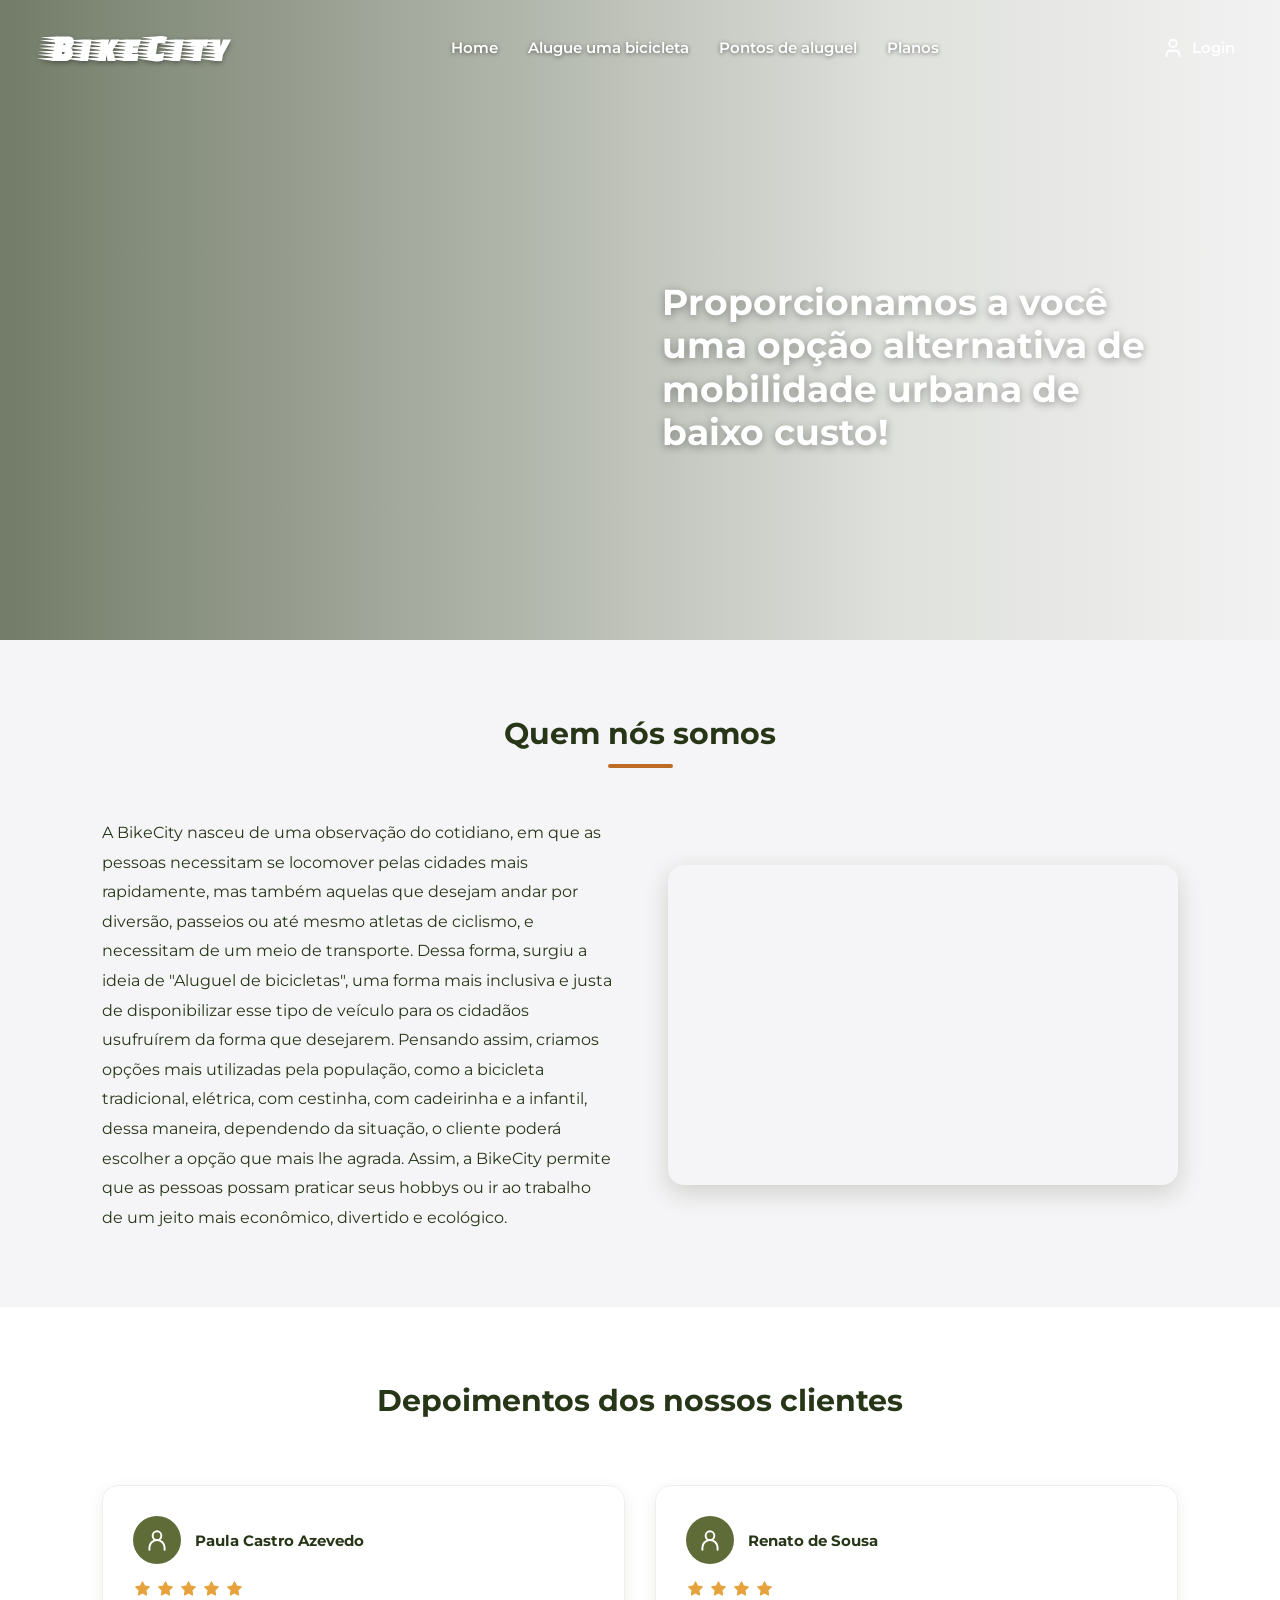
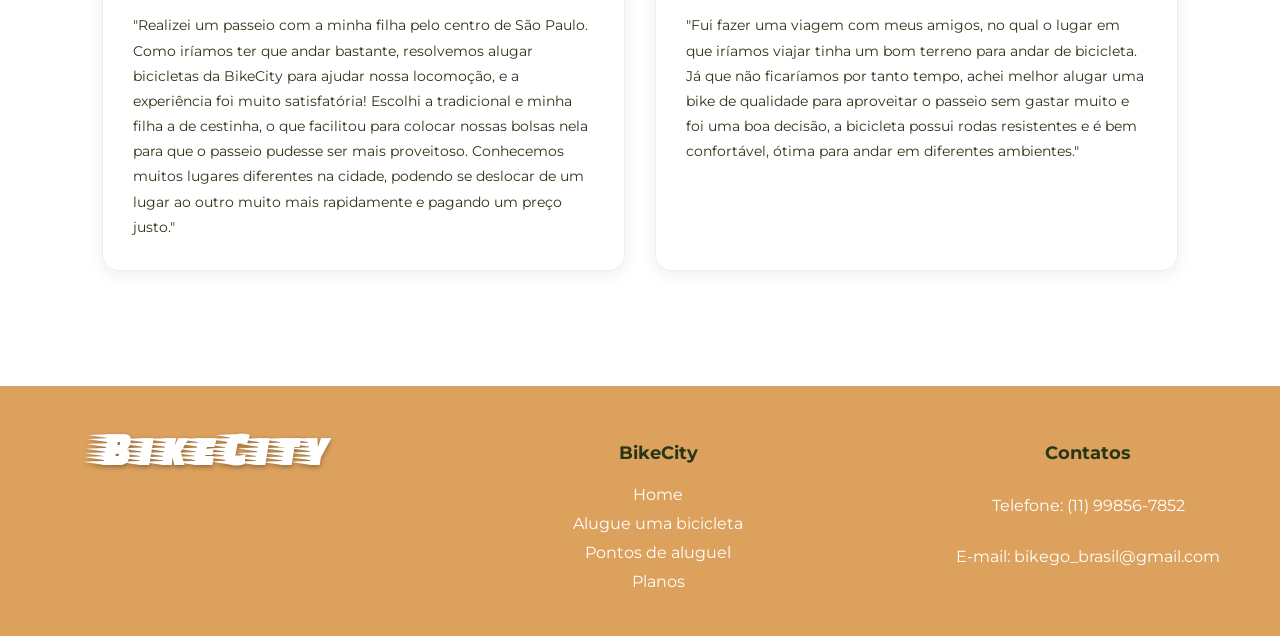
==== commit 4853a0c4: "Home e cadastro arrumadas" ====
--- a/index.html
+++ b/index.html
@@ -14,6 +14,8 @@
 </head>
 
 <body>
+    <div class="hero-wrapper">
+
     <header class="header">
         <span class="logo">BikeCity</span>
 
@@ -25,10 +27,13 @@
                 <li><a href="/pages/planos.html">Planos</a></li>
             </ul>
         </nav>
+
         <div onclick="abrirModal()" class="login-container">
-            <svg xmlns="http://www.w3.org/2000/svg" width="24" height="24" viewBox="0 0 24 24" fill="none"
-                stroke="currentColor" stroke-width="2" stroke-linecap="round" stroke-linejoin="round"
-                class="lucide lucide-user preview-icon">
+            <!-- Seu SVG original -->
+            <svg xmlns="http://www.w3.org/2000/svg" width="24" height="24"
+                viewBox="0 0 24 24" fill="none" stroke="currentColor"
+                stroke-width="2" stroke-linecap="round"
+                stroke-linejoin="round">
                 <path d="M19 21v-2a4 4 0 0 0-4-4H9a4 4 0 0 0-4 4v2" />
                 <circle cx="12" cy="7" r="4" />
             </svg>
@@ -37,12 +42,15 @@
     </header>
 
     <section class="hero">
-    <div class="hero-conteudo">
-        <p>
-            Proporcionamos a você uma opção alternativa de mobilidade urbana de baixo custo!
-        </p>
-    </div>
-</section>
+        <div class="hero-conteudo">
+            <h1>
+                Proporcionamos a você uma opção alternativa de
+                mobilidade urbana de baixo custo!
+            </h1>
+        </div>
+    </section>
+
+</div>
 
     <section class="sobre-nos">
         <h1 class="section-title">Quem nós somos</h1>
@@ -60,11 +68,9 @@
             </p>
 
             <div class="sobre-nos-imagem">
-                <div class="sobre-nos-imagem">
                     <video src="/images/home_page/Video_HomePage.mp4" class="sobre-nos-video" autoplay loop muted
                         playsinline>
                     </video>
-                </div>
             </div>
         </div>
     </section>
@@ -92,100 +98,100 @@
 
                 <div class="cliente-avaliacao">
                     <svg viewBox="0 0 24 24" class="estrela">
-                                <path d="M12 2.8
-                 C12.3 2.8 12.5 3 12.7 3.4
-                 L15.1 8.3
-                 L20.5 9.1
-                 C21.4 9.2 21.6 10 20.9 10.7
-                 L17 14.5
-                 L17.9 19.9
-                 C18.1 20.8 17.3 21.2 16.6 20.8
-                 L12 18.2
-                 L7.4 20.8
-                 C6.7 21.2 5.9 20.8 6.1 19.9
-                 L7 14.5
-                 L3.1 10.7
-                 C2.4 10 2.6 9.2 3.5 9.1
-                 L8.9 8.3
-                 L11.3 3.4
-                 C11.5 3 11.7 2.8 12 2.8 Z" />
-                            </svg>
-            <svg viewBox="0 0 24 24" class="estrela">
-                                <path d="M12 2.8
-                 C12.3 2.8 12.5 3 12.7 3.4
-                 L15.1 8.3
-                 L20.5 9.1
-                 C21.4 9.2 21.6 10 20.9 10.7
-                 L17 14.5
-                 L17.9 19.9
-                 C18.1 20.8 17.3 21.2 16.6 20.8
-                 L12 18.2
-                 L7.4 20.8
-                 C6.7 21.2 5.9 20.8 6.1 19.9
-                 L7 14.5
-                 L3.1 10.7
-                 C2.4 10 2.6 9.2 3.5 9.1
-                 L8.9 8.3
-                 L11.3 3.4
-                 C11.5 3 11.7 2.8 12 2.8 Z" />
-                            </svg>
-                <svg viewBox="0 0 24 24" class="estrela">
-                                <path d="M12 2.8
-                 C12.3 2.8 12.5 3 12.7 3.4
-                 L15.1 8.3
-                 L20.5 9.1
-                 C21.4 9.2 21.6 10 20.9 10.7
-                 L17 14.5
-                 L17.9 19.9
-                 C18.1 20.8 17.3 21.2 16.6 20.8
-                 L12 18.2
-                 L7.4 20.8
-                 C6.7 21.2 5.9 20.8 6.1 19.9
-                 L7 14.5
-                 L3.1 10.7
-                 C2.4 10 2.6 9.2 3.5 9.1
-                 L8.9 8.3
-                 L11.3 3.4
-                 C11.5 3 11.7 2.8 12 2.8 Z" />
-                            </svg>
-                <svg viewBox="0 0 24 24" class="estrela">
-                                <path d="M12 2.8
-                 C12.3 2.8 12.5 3 12.7 3.4
-                 L15.1 8.3
-                 L20.5 9.1
-                 C21.4 9.2 21.6 10 20.9 10.7
-                 L17 14.5
-                 L17.9 19.9
-                 C18.1 20.8 17.3 21.2 16.6 20.8
-                 L12 18.2
-                 L7.4 20.8
-                 C6.7 21.2 5.9 20.8 6.1 19.9
-                 L7 14.5
-                 L3.1 10.7
-                 C2.4 10 2.6 9.2 3.5 9.1
-                 L8.9 8.3
-                 L11.3 3.4
-                 C11.5 3 11.7 2.8 12 2.8 Z" />
-                            </svg>
-                <svg viewBox="0 0 24 24" class="estrela">
-                                <path d="M12 2.8
-                 C12.3 2.8 12.5 3 12.7 3.4
-                 L15.1 8.3
-                 L20.5 9.1
-                 C21.4 9.2 21.6 10 20.9 10.7
-                 L17 14.5
-                 L17.9 19.9
-                 C18.1 20.8 17.3 21.2 16.6 20.8
-                 L12 18.2
-                 L7.4 20.8
-                 C6.7 21.2 5.9 20.8 6.1 19.9
-                 L7 14.5
-                 L3.1 10.7
-                 C2.4 10 2.6 9.2 3.5 9.1
-                 L8.9 8.3
-                 L11.3 3.4
-                 C11.5 3 11.7 2.8 12 2.8 Z" />
-                            </svg>
+                        <path d="M12 2.8
+                 C12.3 2.8 12.5 3 12.7 3.4
+                 L15.1 8.3
+                 L20.5 9.1
+                 C21.4 9.2 21.6 10 20.9 10.7
+                 L17 14.5
+                 L17.9 19.9
+                 C18.1 20.8 17.3 21.2 16.6 20.8
+                 L12 18.2
+                 L7.4 20.8
+                 C6.7 21.2 5.9 20.8 6.1 19.9
+                 L7 14.5
+                 L3.1 10.7
+                 C2.4 10 2.6 9.2 3.5 9.1
+                 L8.9 8.3
+                 L11.3 3.4
+                 C11.5 3 11.7 2.8 12 2.8 Z" />
+                    </svg>
+                    <svg viewBox="0 0 24 24" class="estrela">
+                        <path d="M12 2.8
+                 C12.3 2.8 12.5 3 12.7 3.4
+                 L15.1 8.3
+                 L20.5 9.1
+                 C21.4 9.2 21.6 10 20.9 10.7
+                 L17 14.5
+                 L17.9 19.9
+                 C18.1 20.8 17.3 21.2 16.6 20.8
+                 L12 18.2
+                 L7.4 20.8
+                 C6.7 21.2 5.9 20.8 6.1 19.9
+                 L7 14.5
+                 L3.1 10.7
+                 C2.4 10 2.6 9.2 3.5 9.1
+                 L8.9 8.3
+                 L11.3 3.4
+                 C11.5 3 11.7 2.8 12 2.8 Z" />
+                    </svg>
+                    <svg viewBox="0 0 24 24" class="estrela">
+                        <path d="M12 2.8
+                 C12.3 2.8 12.5 3 12.7 3.4
+                 L15.1 8.3
+                 L20.5 9.1
+                 C21.4 9.2 21.6 10 20.9 10.7
+                 L17 14.5
+                 L17.9 19.9
+                 C18.1 20.8 17.3 21.2 16.6 20.8
+                 L12 18.2
+                 L7.4 20.8
+                 C6.7 21.2 5.9 20.8 6.1 19.9
+                 L7 14.5
+                 L3.1 10.7
+                 C2.4 10 2.6 9.2 3.5 9.1
+                 L8.9 8.3
+                 L11.3 3.4
+                 C11.5 3 11.7 2.8 12 2.8 Z" />
+                    </svg>
+                    <svg viewBox="0 0 24 24" class="estrela">
+                        <path d="M12 2.8
+                 C12.3 2.8 12.5 3 12.7 3.4
+                 L15.1 8.3
+                 L20.5 9.1
+                 C21.4 9.2 21.6 10 20.9 10.7
+                 L17 14.5
+                 L17.9 19.9
+                 C18.1 20.8 17.3 21.2 16.6 20.8
+                 L12 18.2
+                 L7.4 20.8
+                 C6.7 21.2 5.9 20.8 6.1 19.9
+                 L7 14.5
+                 L3.1 10.7
+                 C2.4 10 2.6 9.2 3.5 9.1
+                 L8.9 8.3
+                 L11.3 3.4
+                 C11.5 3 11.7 2.8 12 2.8 Z" />
+                    </svg>
+                    <svg viewBox="0 0 24 24" class="estrela">
+                        <path d="M12 2.8
+                 C12.3 2.8 12.5 3 12.7 3.4
+                 L15.1 8.3
+                 L20.5 9.1
+                 C21.4 9.2 21.6 10 20.9 10.7
+                 L17 14.5
+                 L17.9 19.9
+                 C18.1 20.8 17.3 21.2 16.6 20.8
+                 L12 18.2
+                 L7.4 20.8
+                 C6.7 21.2 5.9 20.8 6.1 19.9
+                 L7 14.5
+                 L3.1 10.7
+                 C2.4 10 2.6 9.2 3.5 9.1
+                 L8.9 8.3
+                 L11.3 3.4
+                 C11.5 3 11.7 2.8 12 2.8 Z" />
+                    </svg>
                 </div>
 
                 <p class="depoimento-texto">
@@ -216,81 +222,81 @@
 
                 <div class="cliente-avaliacao">
                     <svg viewBox="0 0 24 24" class="estrela">
-                                <path d="M12 2.8
-                 C12.3 2.8 12.5 3 12.7 3.4
-                 L15.1 8.3
-                 L20.5 9.1
-                 C21.4 9.2 21.6 10 20.9 10.7
-                 L17 14.5
-                 L17.9 19.9
-                 C18.1 20.8 17.3 21.2 16.6 20.8
-                 L12 18.2
-                 L7.4 20.8
-                 C6.7 21.2 5.9 20.8 6.1 19.9
-                 L7 14.5
-                 L3.1 10.7
-                 C2.4 10 2.6 9.2 3.5 9.1
-                 L8.9 8.3
-                 L11.3 3.4
-                 C11.5 3 11.7 2.8 12 2.8 Z" />
-                            </svg>
-                <svg viewBox="0 0 24 24" class="estrela">
-                                <path d="M12 2.8
-                 C12.3 2.8 12.5 3 12.7 3.4
-                 L15.1 8.3
-                 L20.5 9.1
-                 C21.4 9.2 21.6 10 20.9 10.7
-                 L17 14.5
-                 L17.9 19.9
-                 C18.1 20.8 17.3 21.2 16.6 20.8
-                 L12 18.2
-                 L7.4 20.8
-                 C6.7 21.2 5.9 20.8 6.1 19.9
-                 L7 14.5
-                 L3.1 10.7
-                 C2.4 10 2.6 9.2 3.5 9.1
-                 L8.9 8.3
-                 L11.3 3.4
-                 C11.5 3 11.7 2.8 12 2.8 Z" />
-                            </svg>
-                <svg viewBox="0 0 24 24" class="estrela">
-                                <path d="M12 2.8
-                 C12.3 2.8 12.5 3 12.7 3.4
-                 L15.1 8.3
-                 L20.5 9.1
-                 C21.4 9.2 21.6 10 20.9 10.7
-                 L17 14.5
-                 L17.9 19.9
-                 C18.1 20.8 17.3 21.2 16.6 20.8
-                 L12 18.2
-                 L7.4 20.8
-                 C6.7 21.2 5.9 20.8 6.1 19.9
-                 L7 14.5
-                 L3.1 10.7
-                 C2.4 10 2.6 9.2 3.5 9.1
-                 L8.9 8.3
-                 L11.3 3.4
-                 C11.5 3 11.7 2.8 12 2.8 Z" />
-                            </svg>
-                <svg viewBox="0 0 24 24" class="estrela">
-                                <path d="M12 2.8
-                 C12.3 2.8 12.5 3 12.7 3.4
-                 L15.1 8.3
-                 L20.5 9.1
-                 C21.4 9.2 21.6 10 20.9 10.7
-                 L17 14.5
-                 L17.9 19.9
-                 C18.1 20.8 17.3 21.2 16.6 20.8
-                 L12 18.2
-                 L7.4 20.8
-                 C6.7 21.2 5.9 20.8 6.1 19.9
-                 L7 14.5
-                 L3.1 10.7
-                 C2.4 10 2.6 9.2 3.5 9.1
-                 L8.9 8.3
-                 L11.3 3.4
-                 C11.5 3 11.7 2.8 12 2.8 Z" />
-                            </svg>
+                        <path d="M12 2.8
+                 C12.3 2.8 12.5 3 12.7 3.4
+                 L15.1 8.3
+                 L20.5 9.1
+                 C21.4 9.2 21.6 10 20.9 10.7
+                 L17 14.5
+                 L17.9 19.9
+                 C18.1 20.8 17.3 21.2 16.6 20.8
+                 L12 18.2
+                 L7.4 20.8
+                 C6.7 21.2 5.9 20.8 6.1 19.9
+                 L7 14.5
+                 L3.1 10.7
+                 C2.4 10 2.6 9.2 3.5 9.1
+                 L8.9 8.3
+                 L11.3 3.4
+                 C11.5 3 11.7 2.8 12 2.8 Z" />
+                    </svg>
+                    <svg viewBox="0 0 24 24" class="estrela">
+                        <path d="M12 2.8
+                 C12.3 2.8 12.5 3 12.7 3.4
+                 L15.1 8.3
+                 L20.5 9.1
+                 C21.4 9.2 21.6 10 20.9 10.7
+                 L17 14.5
+                 L17.9 19.9
+                 C18.1 20.8 17.3 21.2 16.6 20.8
+                 L12 18.2
+                 L7.4 20.8
+                 C6.7 21.2 5.9 20.8 6.1 19.9
+                 L7 14.5
+                 L3.1 10.7
+                 C2.4 10 2.6 9.2 3.5 9.1
+                 L8.9 8.3
+                 L11.3 3.4
+                 C11.5 3 11.7 2.8 12 2.8 Z" />
+                    </svg>
+                    <svg viewBox="0 0 24 24" class="estrela">
+                        <path d="M12 2.8
+                 C12.3 2.8 12.5 3 12.7 3.4
+                 L15.1 8.3
+                 L20.5 9.1
+                 C21.4 9.2 21.6 10 20.9 10.7
+                 L17 14.5
+                 L17.9 19.9
+                 C18.1 20.8 17.3 21.2 16.6 20.8
+                 L12 18.2
+                 L7.4 20.8
+                 C6.7 21.2 5.9 20.8 6.1 19.9
+                 L7 14.5
+                 L3.1 10.7
+                 C2.4 10 2.6 9.2 3.5 9.1
+                 L8.9 8.3
+                 L11.3 3.4
+                 C11.5 3 11.7 2.8 12 2.8 Z" />
+                    </svg>
+                    <svg viewBox="0 0 24 24" class="estrela">
+                        <path d="M12 2.8
+                 C12.3 2.8 12.5 3 12.7 3.4
+                 L15.1 8.3
+                 L20.5 9.1
+                 C21.4 9.2 21.6 10 20.9 10.7
+                 L17 14.5
+                 L17.9 19.9
+                 C18.1 20.8 17.3 21.2 16.6 20.8
+                 L12 18.2
+                 L7.4 20.8
+                 C6.7 21.2 5.9 20.8 6.1 19.9
+                 L7 14.5
+                 L3.1 10.7
+                 C2.4 10 2.6 9.2 3.5 9.1
+                 L8.9 8.3
+                 L11.3 3.4
+                 C11.5 3 11.7 2.8 12 2.8 Z" />
+                    </svg>
                 </div>
 
                 <p class="depoimento-texto">
--- a/css/style.css
+++ b/css/style.css
@@ -11,21 +11,16 @@
 
 * {
     font-family: var(--fonte-principal);
+    box-sizing: border-box;
+}
+
+html {
+    scroll-behavior: smooth;
 }
 
 body {
     padding: 0;
     margin: 0;
-}
-
-.header {
-    padding: 20px 32px;
-    min-height: 100px;
-    display: flex;
-    align-items: center;
-    justify-content: space-between;
-    box-sizing: border-box;
-    background-color: var(--cor-bg);
 }
 
 .logo {
@@ -37,56 +32,6 @@
     color: black
 }
 
-.nav-bar {
-    display: flex;
-    align-items: center;
-}
-
-.nav-bar ul {
-    font-weight: 600;
-    padding: 0;
-    margin: 0;
-    display: flex;
-    align-items: center;
-    justify-content: center;
-    gap: 24px;
-    list-style: none;
-}
-
-.nav-bar a {
-    text-decoration: none;
-    color: inherit;
-    position: relative;
-    padding-bottom: 6px;
-}
-
-.nav-bar a::after {
-    content: "";
-    position: absolute;
-    left: 0;
-    bottom: 0;
-    width: 100%;
-    height: 4px;
-    background-color: var(--cor-primaria);
-    transform: scaleX(0);
-    transform-origin: center;
-    transition: transform 0.3s ease;
-}
-
-.nav-bar a:hover::after {
-    transform: scaleX(1);
-}
-
-.login-container {
-    display: flex;
-    align-items: center;
-    justify-content: center;
-    font-weight: 600;
-    color: var(--cor-primaria);
-    cursor: pointer;
-    flex-shrink: 0;
-}
-
 .modal-overlay {
     display: none;
     position: fixed;
@@ -365,246 +310,508 @@
     color: var(--cor-alternativa2);
 }
 
-.hero {
+section {
+    width: 100%;
+}
+
+.section-title {
+    font-family: var(--fonte-principal);
+    font-size: clamp(24px, 2.5vw, 30px);
+    font-weight: 700;
+    margin: 0 0 35px;
+    text-align: center;
+}
+
+.hero-wrapper {
     position: relative;
-    display: flex;
-    align-items: center;
-    justify-content: flex-end;
-
-    min-height: 450px;
-    padding: 60px;
-
+    isolation: isolate;
     background-image:
         linear-gradient(
-            to left,
-            rgba(0, 0, 0, 0.65),
+            to right,
+            rgba(40, 54, 24, 0.65),
+            rgba(40, 54, 24, 0.15) 70%,
             rgba(0, 0, 0, 0.05)
         ),
-        url("/images/home_page/Imagem_HomePage.jpg");
+        url("/images/home_page/Imagem_Homepage.jpg");
 
     background-size: cover;
     background-position: center;
     background-repeat: no-repeat;
 }
 
+/* Aplica o fundo somente quando existe um hero */
+
+.hero-wrapper:has(.hero) {
+    background-image:
+        linear-gradient(
+            to right,
+            rgba(40, 54, 24, 0.65),
+            rgba(40, 54, 24, 0.15) 70%,
+            rgba(0, 0, 0, 0.05)
+        ),
+        url("/images/home_page/Imagem_Homepage.jpg");
+}
+
+.header {
+    position: relative;
+    z-index: 1;
+
+    padding: 22px 45px;
+    min-height: 95px;
+
+    display: flex;
+    align-items: center;
+    justify-content: space-between;
+    gap: 25px;
+
+    box-sizing: border-box;
+    background-color: transparent;
+}
+
+.logo {
+    font-family: var(--fonte-logo);
+    font-size: 36px;
+    font-weight: 700;
+    line-height: 1;
+    flex-shrink: 0;
+
+    color: white;
+    text-shadow: 0 2px 5px rgba(0, 0, 0, 0.35);
+}
+
+.nav-bar {
+    display: flex;
+    align-items: center;
+}
+
+.nav-bar ul {
+    font-weight: 600;
+    padding: 0;
+    margin: 0;
+
+    display: flex;
+    align-items: center;
+    justify-content: center;
+    gap: 30px;
+
+    list-style: none;
+}
+
+.nav-bar a {
+    text-decoration: none;
+    color: white;
+
+    position: relative;
+    padding-bottom: 8px;
+
+    font-size: 15px;
+    text-shadow: 0 1px 4px rgba(0, 0, 0, 0.5);
+
+    transition: color 0.3s ease;
+}
+
+.nav-bar a::after {
+    content: "";
+    position: absolute;
+    left: 0;
+    bottom: 0;
+
+    width: 100%;
+    height: 3px;
+
+    border-radius: 5px;
+    background-color: var(--cor-alternativa);
+
+    transform: scaleX(0);
+    transform-origin: center;
+    transition: transform 0.3s ease;
+}
+
+.nav-bar a:hover {
+    color: var(--cor-alternativa3);
+}
+
+.nav-bar a:hover::after {
+    transform: scaleX(1);
+}
+
+.login-container {
+    display: flex;
+    align-items: center;
+    justify-content: center;
+    gap: 8px;
+
+    color: white;
+    font-size: 15px;
+    font-weight: 600;
+
+    cursor: pointer;
+    flex-shrink: 0;
+
+    transition: color 0.3s ease;
+}
+
+.login-container:hover {
+    color: var(--cor-alternativa);
+}
+
+.login-container svg {
+    width: 22px;
+    height: 22px;
+}
+
+.hero {
+    position: relative;
+    z-index: 1;
+
+    display: flex;
+    align-items: center;
+    justify-content: flex-end;
+
+    min-height: 545px;
+    padding: 60px clamp(25px, 8vw, 120px);
+
+    background: transparent;
+    box-sizing: border-box;
+}
+
 .hero-conteudo {
-    width: 50%;
-    max-width: 550px;
+    width: 48%;
+    max-width: 580px;
+
     color: white;
-    font-family: var(--fonte-principal);
-    text-align: right;
-}
-
-.hero-conteudo p {
-    font-size: clamp(25px, 3vw, 36px);
+    text-align: left;
+}
+
+.hero-conteudo h1 {
+    font-size: clamp(20px, 3vw, 36px);
     font-weight: 700;
     line-height: 1.2;
-    margin-bottom: 20px;
+    margin: 0;
+
+    text-shadow: 0 2px 8px rgba(0, 0, 0, 0.35);
+}
+
+/* Apenas quando o header é seguido diretamente pelo hero */
+body:has(.header + .hero) .header,
+body:has(.header + .hero) .logo,
+body:has(.header + .hero) .nav-bar a,
+body:has(.header + .hero) .login-container {
+    color: white;
+}
+
+body:has(.header + .hero) .header {
+    background-color: transparent;
+}
+
+body:has(.header + .hero) .nav-bar a {
+    text-shadow: 0 1px 4px rgba(0, 0, 0, 0.5);
+}
+
+.header {
+    background-color: var(--cor-bg);
+}
+
+.logo {
+    color: var(--cor-secundaria);
+}
+
+.nav-bar a {
+    color: var(--cor-secundaria);
+    text-shadow: none;
+}
+
+.login-container {
+    color: var(--cor-secundaria);
+}
+
+.hero-wrapper .nav-bar a:hover {
+    color: var(--cor-alternativa3);
+}
+
+.hero-wrapper .nav-bar a::after {
+    background-color: var(--cor-alternativa);
+}
+
+.hero-wrapper .nav-bar a:hover::after {
+    transform: scaleX(1);
+}
+
+/* Páginas sem hero */
+body:not(:has(.hero-wrapper)) .nav-bar a:hover {
+    color: var(--cor-primaria);
+}
+
+body:not(:has(.hero-wrapper)) .nav-bar a::after {
+    background-color: var(--cor-primaria);
+}
+
+.hero-wrapper .login-container:hover {
+    color: var(--cor-alternativa);
+}
+
+body:not(:has(.hero-wrapper)) .login-container:hover {
+    color: var(--cor-primaria);
+}
+
+@media (max-width: 900px) {
+    .header {
+        padding: 20px 25px;
+        flex-wrap: wrap;
+    }
+
+    .nav-bar ul {
+        gap: 16px;
+    }
+
+    .nav-bar a {
+        font-size: 13px;
+    }
+
+    .hero-conteudo {
+        width: 60%;
+    }
+}
+
+@media (max-width: 650px) {
+    .header {
+        flex-direction: column;
+        gap: 20px;
+        padding: 22px;
+    }
+
+    .nav-bar ul {
+        flex-wrap: wrap;
+        gap: 15px;
+    }
+
+    .hero {
+        min-height: 400px;
+        padding: 35px 25px;
+        background-position: center;
+    }
+
+    .hero-conteudo {
+        width: 85%;
+    }
+
+    .hero-conteudo h1 {
+        font-size: 30px;
+    }
 }
 
 .sobre-nos {
-    background-color: var(--cor-primaria);
-    color: var(--cor-bg);
-    padding: 20px 30px;
-}
-
-.section-title {
-    font-family: var(--fonte-principal);
-    font-size: 22px;
-    font-weight: 700;
-    padding: 8px;
-    margin: 0 0 20px;
+    background-color: #F5F4F6;
+    color: var(--cor-secundaria);
+
+    padding: 75px clamp(25px, 8vw, 120px);
 }
 
 .sobre-nos .section-title {
-    color: var(--cor-alternativa3);
-    padding-top: 12px;
+    color: var(--cor-secundaria);
+    position: relative;
+    padding-bottom: 15px;
+}
+
+.sobre-nos .section-title::after {
+    content: "";
+    display: block;
+    width: 65px;
+    height: 4px;
+    border-radius: 5px;
+    background-color: var(--cor-alternativa2);
+    margin: 12px auto 0;
 }
 
 .sobre-nos-conteudo {
-    display: flex;
-    align-items: center;
-    justify-content: space-around;
-    gap: 30px;
+    max-width: 1200px;
+    margin: 0 auto;
+
+    display: grid;
+    grid-template-columns: 1fr 1fr;
+    align-items: center;
+    gap: 55px;
 }
 
 .sobre-nos-texto {
-    flex: 1;
-    min-width: 0;
-    font-family: var(--fonte-principal);
-    font-size: 15px;
-    line-height: 1.6;
-    text-align: justify;
+    font-size: 16px;
+    line-height: 1.85;
+    text-align: left;
     margin: 0;
 }
 
 .sobre-nos-imagem {
-    flex: 1;
+    width: 100%;
     min-width: 0;
 }
 
 .sobre-nos-video {
     display: block;
     width: 100%;
-    height: 250px;
-    object-fit: contain;
-    border-radius: 8px;
+    height: 320px;
+
+    object-fit: cover;
+    border-radius: 16px;
+
+    box-shadow: 0 8px 25px rgba(40, 54, 24, 0.18);
 }
 
 .depoimentos {
+    background-color: #ffffff;
+    padding: 75px clamp(25px, 8vw, 120px);
+}
+
+.depoimentos .section-title {
+    color: var(--cor-secundaria);
     position: relative;
-    overflow: hidden;
-    background-color: var(--cor-bg);
+    padding-bottom: 15px;
+}
+
+.depoimentos .section-title::after {
+    content: "";
+    display: block;
+    width: 65px;
+    height: 4px;
+    border-radius: 5px;
+    margin: 12px auto 0;
+}
+
+.depoimentos-lista {
+    max-width: 1200px;
+    margin: 0 auto;
+
+    display: grid;
+    grid-template-columns: repeat(2, minmax(0, 1fr));
+    gap: 30px;
+}
+
+.depoimento-card {
+    display: flex;
+    flex-direction: column;
+
     padding: 30px;
-}
-
-.depoimentos .section-title {
-    color: var(--cor-alternativa2);
-    text-align: center;
-    margin-bottom: 28px;
-}
-
-.depoimentos-lista {
-    display: flex;
-    justify-content: space-between;
-    align-items: stretch;
-    gap: 30px;
-}
-
-.depoimento-card {
-    flex: 1;
-    min-width: 0;
-    padding: 20px;
-    background-color: var(--cor-bg);
-    border-radius: 12px;
-    box-shadow: 0 3px 8px rgba(40, 54, 24, 0.2);
+    border: 1px solid rgba(40, 54, 24, 0.08);
+    border-radius: 16px;
+
+    box-shadow: 0 4px 15px rgba(40, 54, 24, 0.08);
+
+    transition: transform 0.3s ease, box-shadow 0.3s ease;
+}
+
+.depoimento-card:hover {
+    transform: translateY(-5px);
+    box-shadow: 0 10px 25px rgba(40, 54, 24, 0.14);
 }
 
 .depoimento-cliente {
     display: flex;
     align-items: center;
-    gap: 12px;
-    margin-bottom: 10px;
+    gap: 14px;
+    margin-bottom: 15px;
 }
 
 .cliente-foto {
-    width: 42px;
-    height: 42px;
+    width: 48px;
+    height: 48px;
+    flex-shrink: 0;
+
+    display: flex;
+    align-items: center;
+    justify-content: center;
+
     border-radius: 50%;
-    object-fit: cover;
+    background-color: var(--cor-primaria);
+    color: white;
+}
+
+.icone-usuario {
+    width: 26px;
+    height: 26px;
 }
 
 .cliente-nome {
-    font-family: var(--fonte-principal);
+    font-size: 15px;
+    font-weight: 700;
+    color: var(--cor-secundaria);
+    margin: 0;
+}
+
+.cliente-avaliacao {
+    display: flex;
+    gap: 4px;
+    margin-bottom: 15px;
+}
+
+.estrela {
+    width: 19px;
+    height: 19px;
+    fill: #E6A23C;
+    flex-shrink: 0;
+}
+
+.depoimento-texto {
     font-size: 14px;
-    font-weight: 600;
-    color: var(--cor-secundaria);
+    line-height: 1.8;
+    color: var(--cor-secundaria);
+    text-align: left;
     margin: 0;
 }
 
-.cliente-avaliacao {
-    color: #F4B400;
-    font-size: 24px;
-    margin-bottom: 10px;
-    letter-spacing: 2px;
-}
-
-.estrela {
-    width: 17px;
-    height: 17px;
-    fill: #F4B400;
-    flex-shrink: 0;
-}
-
-.depoimento-texto {
-    font-family: var(--fonte-principal);
-    font-size: 12px;
-    line-height: 1.6;
-    color: var(--cor-secundaria);
-    text-align: justify;
-    margin: 0;
-}
-
 .faixa-inferior {
-    min-height: 40px;
-    background-color: var(--cor-alternativa);
+    min-height: 12px;
+    background-color: var(--cor-secundaria);
+}
+
+@media (max-width: 900px) {
+
+    .sobre-nos,
+    .depoimentos {
+        padding: 60px 35px;
+    }
+
+    .sobre-nos-conteudo {
+        gap: 30px;
+    }
+
+    .sobre-nos-video {
+        height: 260px;
+    }
 }
 
 @media (max-width: 650px) {
-    .sobre-nos {
-        padding: 20px;
+
+    .sobre-nos,
+    .depoimentos {
+        padding: 50px 22px;
+    }
+
+    .section-title {
+        margin-bottom: 25px;
     }
 
     .sobre-nos-conteudo {
-        flex-direction: column;
+        grid-template-columns: 1fr;
+        gap: 25px;
+    }
+
+    .sobre-nos-texto {
+        font-size: 15px;
+        line-height: 1.75;
+    }
+
+    .sobre-nos-video {
+        height: 230px;
+    }
+
+    .depoimentos-lista {
+        grid-template-columns: 1fr;
         gap: 20px;
     }
 
-    .sobre-nos-imagem {
-        width: 100%;
-    }
-
-    .sobre-nos-imagem video {
-        height: 200px;
-    }
-
-    .depoimentos {
-        padding: 25px 20px;
-    }
-
-    .depoimentos-lista {
-        flex-direction: column;
-        gap: 20px;
-    }
-
     .depoimento-card {
-        width: 100%;
-        box-sizing: border-box;
-    }
-}
-
-.titulo-aluguel{
-    text-align: center;
-    color:  var(--cor-primaria);
-}
-
-
-.fotos-bike {
-    display: flex;
-    flex-wrap: wrap;            
-    justify-content: center;     
-    gap: 30px;                   
-    max-width: 800px;            
-    margin: 0 auto;              
-    padding: 20px;
-}
-
-
-.fotos-bike figure {
-    flex: 0 1 45%;               
-    text-align: center;
-    margin: 0;
-    display: flex;
-    flex-direction: column;
-    align-items: center;
-}
-
-
-.fotos-bike figure:nth-child(5) {
-    flex: 0 1 45%;
-    display: flex;
-    flex-direction: column;
-    align-items:center;               
-    
-}
-
-.fotos-bike img {
-    width: 95%;
-    height: 190;
-    border-radius: 8px;
-}
-
-
+        padding: 23px;
+    }
+}
 
 .footer {
     width: 100%;                  
@@ -649,7 +856,6 @@
     text-align: center;
 }
 
-
 .footer-meio p strong,
 .footer-direita p strong {
     color: var(--cor-secundaria); 
@@ -670,5 +876,4 @@
 
 .footer-direita {
     text-align: right;            
-}
-
+}
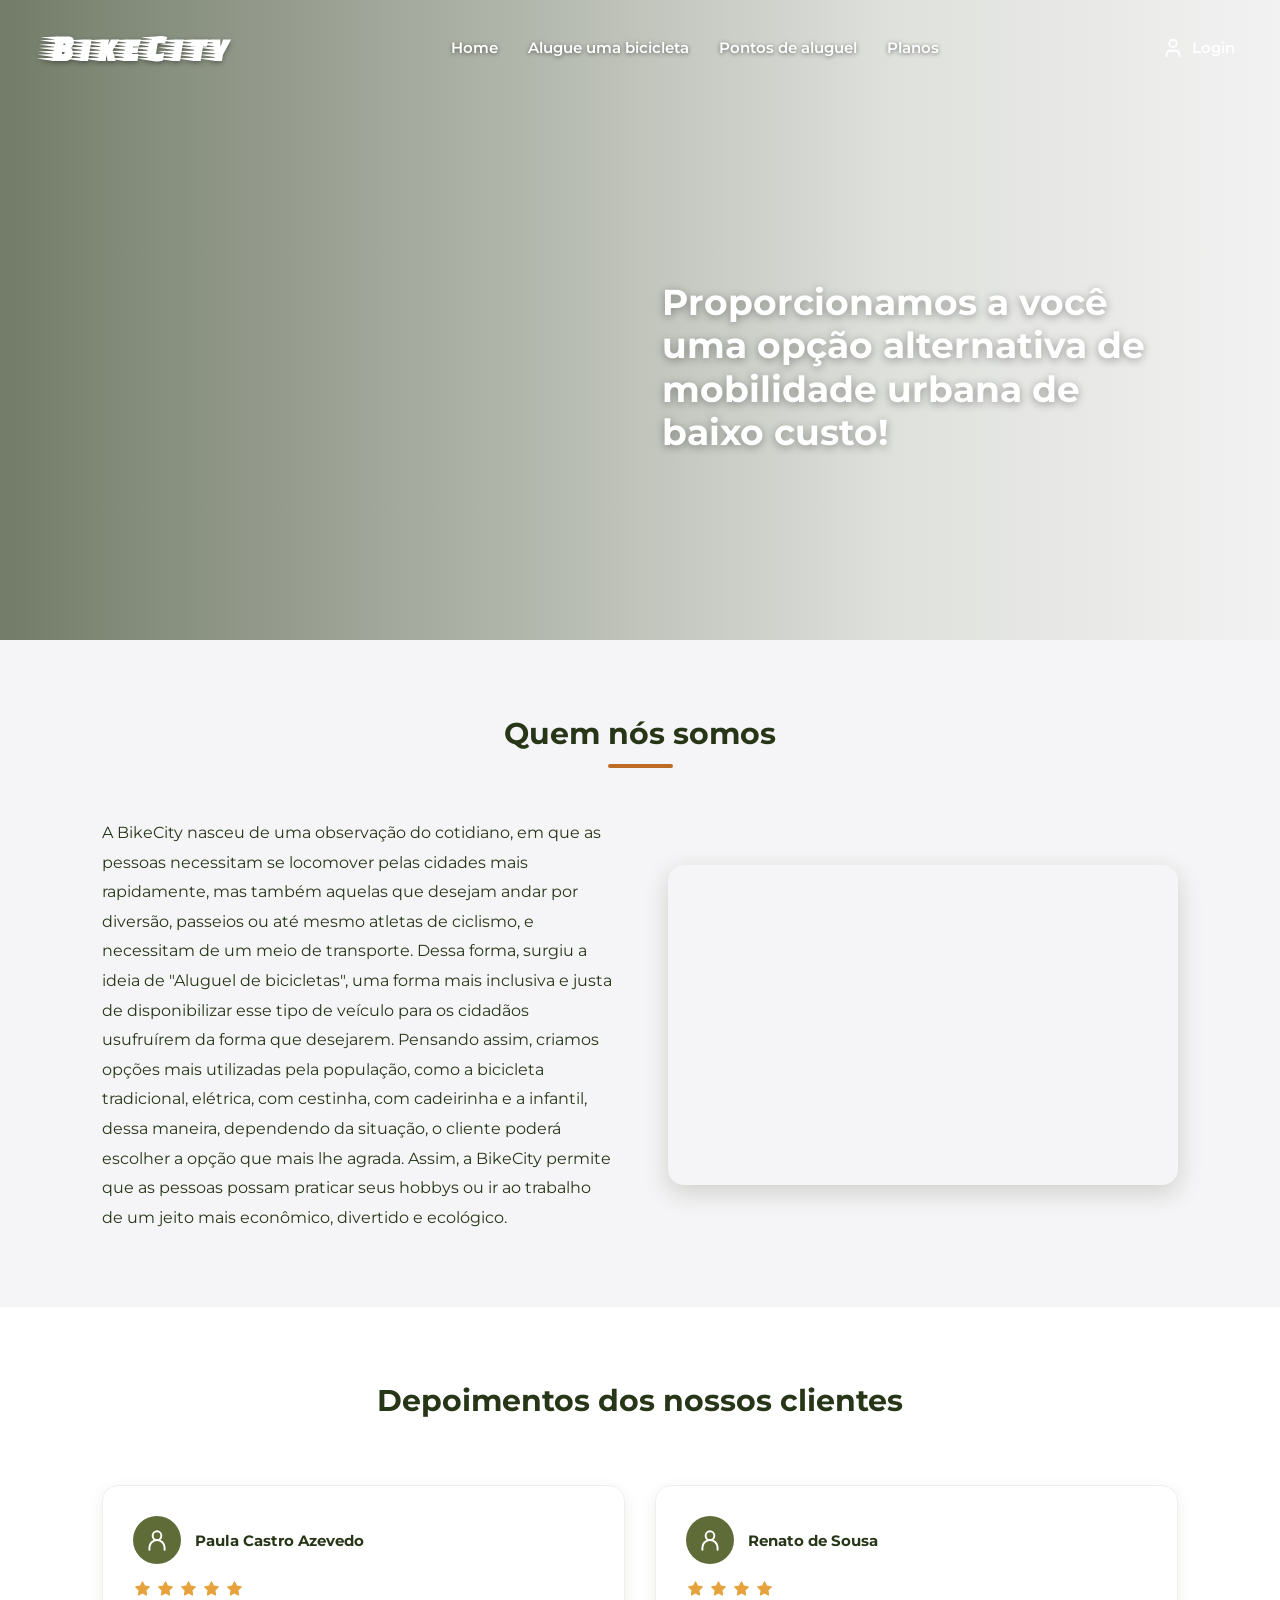
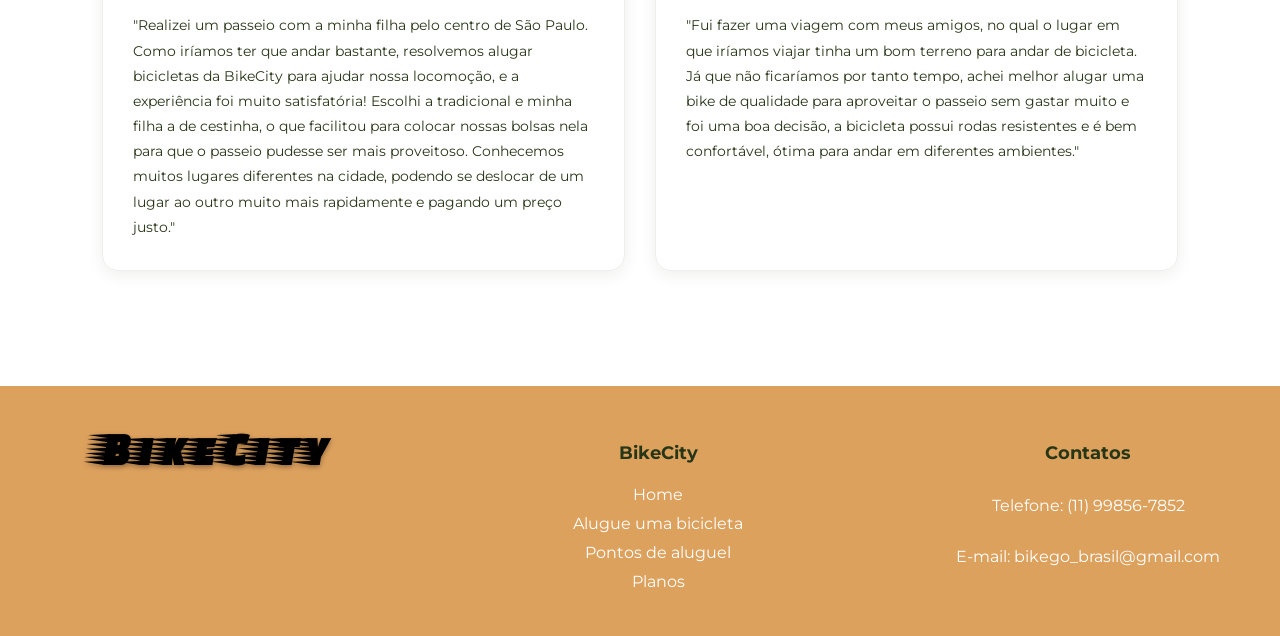
==== commit e98d3e6a: "Correcao na logo e novo layout em cadastro" ====
--- a/index.html
+++ b/index.html
@@ -29,7 +29,6 @@
         </nav>
 
         <div onclick="abrirModal()" class="login-container">
-            <!-- Seu SVG original -->
             <svg xmlns="http://www.w3.org/2000/svg" width="24" height="24"
                 viewBox="0 0 24 24" fill="none" stroke="currentColor"
                 stroke-width="2" stroke-linecap="round"
--- a/css/style.css
+++ b/css/style.css
@@ -332,7 +332,7 @@
             rgba(40, 54, 24, 0.15) 70%,
             rgba(0, 0, 0, 0.05)
         ),
-        url("/images/home_page/Imagem_Homepage.jpg");
+        url("/images/home_page/Imagem_Homepage.png");
 
     background-size: cover;
     background-position: center;
@@ -369,13 +369,12 @@
 }
 
 .logo {
+    color: black;
     font-family: var(--fonte-logo);
     font-size: 36px;
     font-weight: 700;
     line-height: 1;
     flex-shrink: 0;
-
-    color: white;
     text-shadow: 0 2px 5px rgba(0, 0, 0, 0.35);
 }
 
@@ -420,7 +419,7 @@
     height: 3px;
 
     border-radius: 5px;
-    background-color: var(--cor-alternativa);
+    background-color: var(--cor-primaria);
 
     transform: scaleX(0);
     transform-origin: center;
@@ -428,7 +427,7 @@
 }
 
 .nav-bar a:hover {
-    color: var(--cor-alternativa3);
+    color: var(--cor-primaria);
 }
 
 .nav-bar a:hover::after {
@@ -452,7 +451,7 @@
 }
 
 .login-container:hover {
-    color: var(--cor-alternativa);
+    color: var(--cor-primaria);
 }
 
 .login-container svg {
@@ -494,7 +493,7 @@
 
 /* Apenas quando o header é seguido diretamente pelo hero */
 body:has(.header + .hero) .header,
-body:has(.header + .hero) .logo,
+body:has(.header + .hero) .header .logo,
 body:has(.header + .hero) .nav-bar a,
 body:has(.header + .hero) .login-container {
     color: white;
@@ -526,11 +525,11 @@
 }
 
 .hero-wrapper .nav-bar a:hover {
-    color: var(--cor-alternativa3);
+    color: var(--cor-primaria);
 }
 
 .hero-wrapper .nav-bar a::after {
-    background-color: var(--cor-alternativa);
+    background-color: var(--cor-primaria);
 }
 
 .hero-wrapper .nav-bar a:hover::after {
